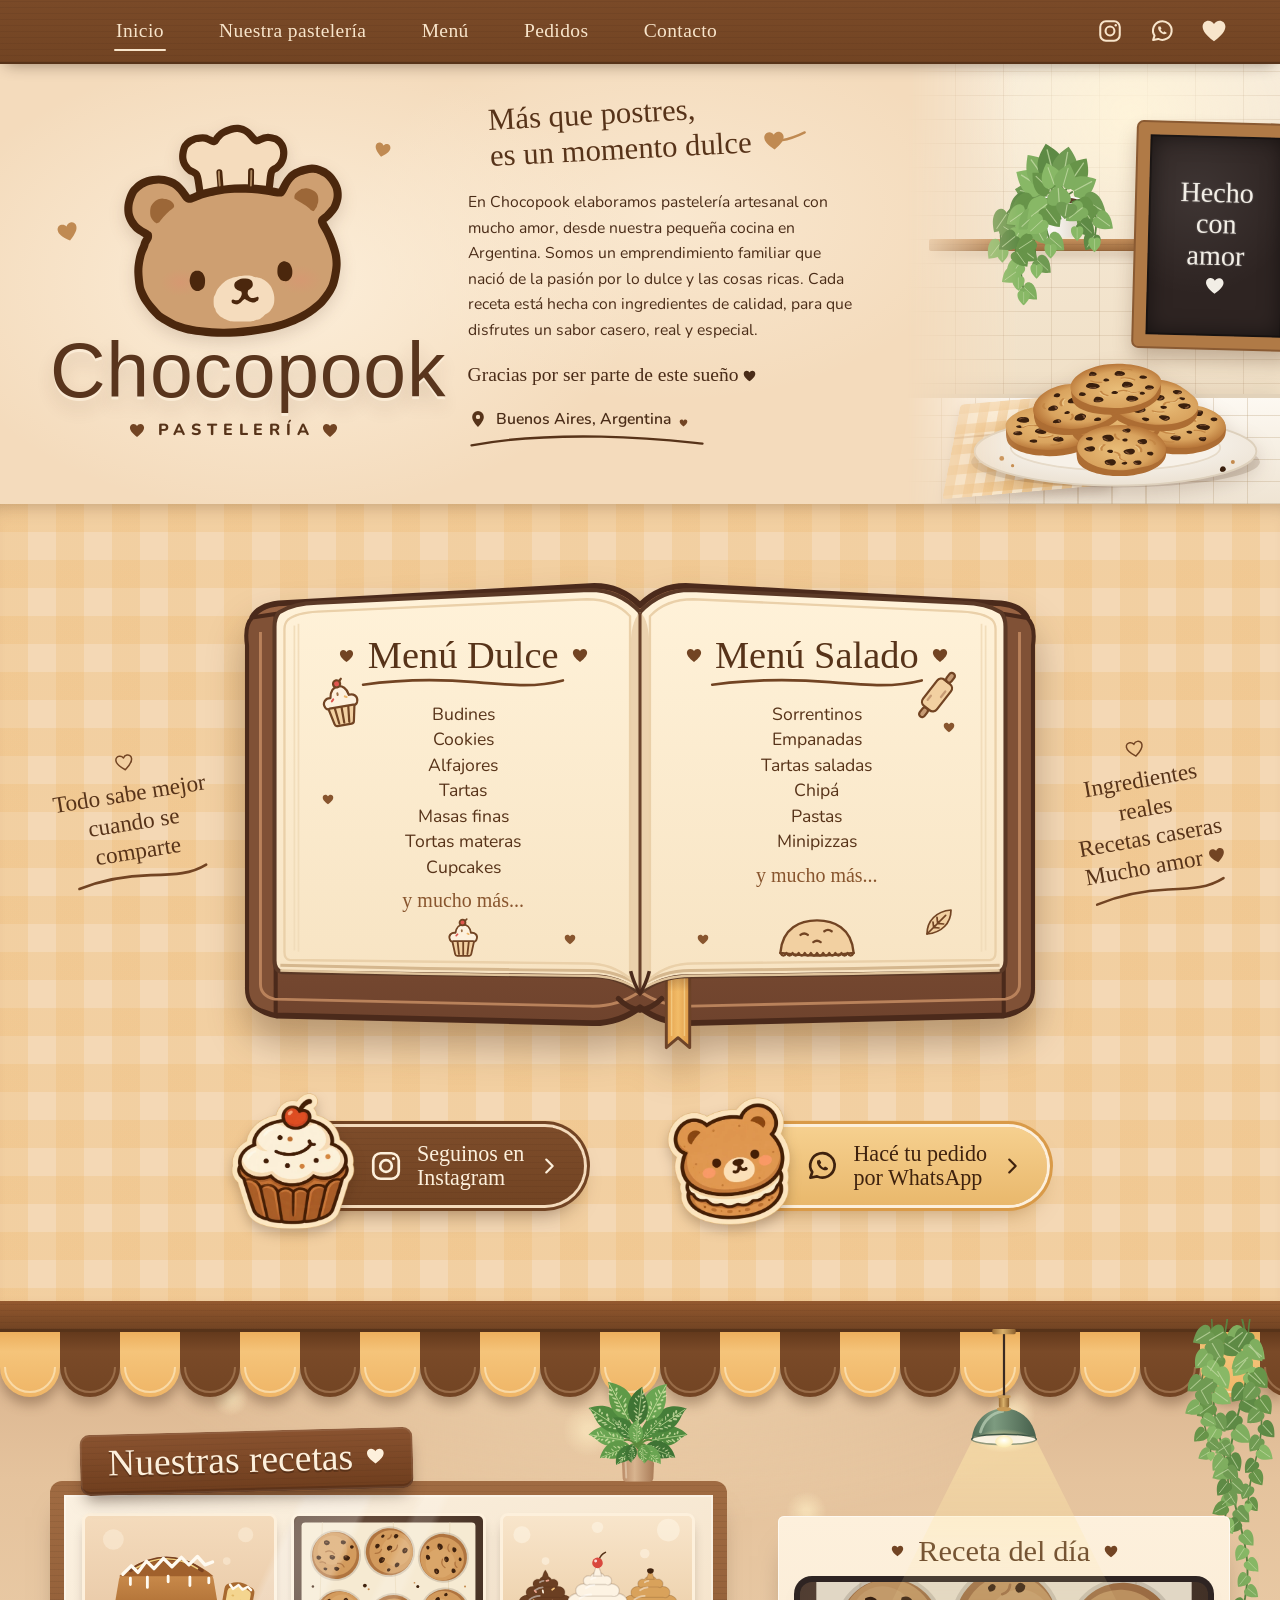
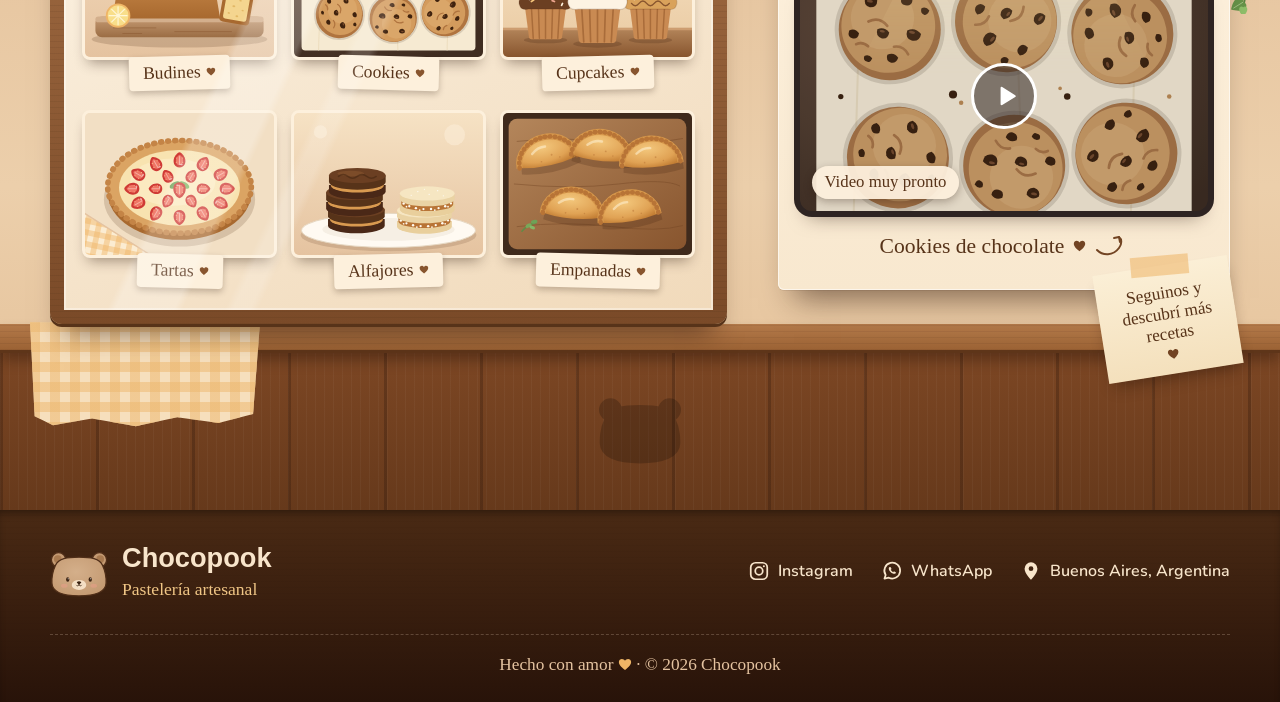
==== index.html @ f02f201f "Menú: los ítems del libro abren el pedido - Cada ítem del libro lleva a Armá tu pedido con ese produ" ====
<!doctype html>
<html lang="es-AR">
<head>
  <meta charset="utf-8">
  <meta name="viewport" content="width=device-width, initial-scale=1">
  <title>Chocopook · Pastelería artesanal</title>
  <meta name="description" content="Chocopook, pastelería artesanal hecha con amor en Buenos Aires, Argentina. Budines, cookies, alfajores, tartas, empanadas y mucho más.">
  <meta name="theme-color" content="#724423">
  <meta property="og:type" content="website">
  <meta property="og:title" content="Chocopook · Pastelería artesanal">
  <meta property="og:description" content="Más que postres, un momento dulce. Pastelería casera desde Buenos Aires.">
  <link rel="icon" href="assets/svg/oso-cabeza.svg" type="image/svg+xml">

  <link rel="preconnect" href="https://fonts.googleapis.com">
  <link rel="preconnect" href="https://fonts.gstatic.com" crossorigin>
  <link rel="stylesheet" href="https://fonts.googleapis.com/css2?family=Chewy&family=Nunito:wght@400;600;700;800&family=Schoolbell&display=swap">

  <link rel="stylesheet" href="css/base.css">
  <link rel="stylesheet" href="css/nav.css">
  <link rel="stylesheet" href="css/portada.css">
  <link rel="stylesheet" href="css/menu.css">
  <link rel="stylesheet" href="css/local.css">
  <link rel="stylesheet" href="css/receta.css">
  <link rel="stylesheet" href="css/pie.css">

  <script src="js/config.js" defer></script>
  <script src="js/main.js" defer></script>
</head>
<body>
  <a class="saltar" href="#contenido">Saltar al contenido</a>

  <header class="barra">
    <nav class="nav contenedor" aria-label="Principal">
      <a class="nav__marca" href="#inicio">
        <img src="assets/svg/oso-cabeza.svg" alt="" width="258" height="205">
        <span>Chocopook</span>
      </a>

      <ul class="nav__enlaces" id="nav-menu">
        <li><a href="#inicio" aria-current="location">Inicio</a></li>
        <li><a href="#nosotros">Nuestra pastelería</a></li>
        <li><a href="#menu">Menú</a></li>
        <li><a href="pedido.html">Pedidos</a></li>
        <li><a href="#contacto">Contacto</a></li>
      </ul>

      <div class="nav__redes">
        <a href="#contacto" data-link="instagram" aria-label="Instagram de Chocopook">
          <svg viewBox="0 0 24 24" fill="none" stroke="currentColor" stroke-width="1.9" aria-hidden="true"><rect x="3" y="3" width="18" height="18" rx="5.2"/><circle cx="12" cy="12" r="4.1"/><circle cx="17.3" cy="6.7" r="1.1" fill="currentColor" stroke="none"/></svg>
        </a>
        <a href="#contacto" data-link="whatsapp" aria-label="Escribinos por WhatsApp">
          <svg viewBox="0 0 24 24" fill="none" stroke="currentColor" stroke-width="1.9" stroke-linejoin="round" aria-hidden="true"><path d="M3.8 20.3l1.3-4A8.6 8.6 0 1 1 8.5 19.3z"/><path d="M9.3 8.1c.3-.6.9-.6 1.2-.2l.8 1.3c.2.4.1.8-.2 1.1l-.5.4c.5 1.1 1.4 2 2.6 2.6l.4-.5c.3-.3.7-.4 1.1-.2l1.3.8c.4.3.4.9-.2 1.2-.9.5-1.9.6-2.8.2-2-.8-3.5-2.4-4.3-4.3-.4-.9-.3-1.9.2-2.8z" fill="currentColor" stroke="none"/></svg>
        </a>
        <a href="#nosotros" aria-label="Nuestra historia">
          <svg viewBox="0 0 24 22" fill="currentColor" aria-hidden="true"><path d="M12 20.5C4 14.5 1.5 10.5 1.5 6.8 1.5 3.6 4 1.5 6.8 1.5c2.2 0 4.1 1.3 5.2 3.1 1.1-1.8 3-3.1 5.2-3.1 2.8 0 5.3 2.1 5.3 5.3 0 3.7-2.5 7.7-10.5 13.7z"/></svg>
        </a>
      </div>

      <button class="nav__boton" type="button" aria-expanded="false" aria-controls="nav-menu" aria-label="Abrir menú">
        <span></span><span></span><span></span>
      </button>
    </nav>
  </header>

  <main id="contenido">

    <!-- ========== 1. Portada ========== -->
    <section class="portada" id="inicio" aria-labelledby="titulo-marca">
      <div class="portada__interior contenedor">
        <div class="portada__marca">
          <span class="corazon portada__corazon portada__corazon--1" aria-hidden="true"></span>
          <span class="corazon portada__corazon portada__corazon--2" aria-hidden="true"></span>
          <img class="portada__logo" src="assets/svg/oso-cocinero.svg" alt="" width="258" height="252">
          <h1 class="marca" id="titulo-marca">
            Chocopook
            <span class="marca__sub">
              <span class="corazon" aria-hidden="true"></span>
              <span class="marca__sub-texto">Pastelería</span>
              <span class="corazon" aria-hidden="true"></span>
            </span>
          </h1>
        </div>

        <div class="portada__texto" id="nosotros">
          <h2 class="titulo-mano">
            Más que postres,<br> es un momento dulce
            <svg class="corazon-cola" viewBox="0 0 46 24" aria-hidden="true"><path d="M12 21C5 16 2 12 2 8.4 2 5.4 4.4 3 7.3 3c2 0 3.7 1.1 4.7 2.8C13 4.1 14.7 3 16.7 3 19.6 3 22 5.4 22 8.4 22 12 19 16 12 21z" fill="currentColor"/><path d="M19 12c9-1 16-3 25-7" fill="none" stroke="currentColor" stroke-width="2.4" stroke-linecap="round"/></svg>
          </h2>
          <p>En Chocopook elaboramos pastelería artesanal con mucho amor, desde nuestra pequeña cocina en Argentina. Somos un emprendimiento familiar que nació de la pasión por lo dulce y las cosas ricas. Cada receta está hecha con ingredientes de calidad, para que disfrutes un sabor casero, real y especial.</p>
          <p class="portada__gracias">Gracias por ser parte de este sueño <span class="corazon" aria-hidden="true"></span></p>
          <p class="portada__ubicacion">
            <svg viewBox="0 0 24 24" fill="currentColor" aria-hidden="true"><path d="M12 2.5a7 7 0 0 0-7 7c0 5.2 7 12 7 12s7-6.8 7-12a7 7 0 0 0-7-7zm0 9.6a2.6 2.6 0 1 1 0-5.2 2.6 2.6 0 0 1 0 5.2z"/></svg>
            Buenos Aires, Argentina
            <span class="corazon" aria-hidden="true"></span>
          </p>
        </div>

        <div class="portada__escena" aria-hidden="true">
          <div class="portada__estante"></div>
          <img class="portada__maceta" src="assets/svg/planta-potus.svg" alt="" width="206" height="232">
          <div class="pizarra"><span>Hecho<br>con<br>amor</span><span class="corazon"></span></div>
          <div class="portada__repasador"></div>
          <img class="portada__plato" src="assets/svg/plato-cookies.svg" alt="" width="340" height="222">
        </div>
      </div>
    </section>

    <!-- ========== 2. Menú: mantel + libro ========== -->
    <section class="mantel" id="menu" aria-labelledby="titulo-menu">
      <h2 class="visualmente-oculto" id="titulo-menu">Nuestro menú</h2>

      <div class="mantel__grilla contenedor">
        <p class="nota nota--izq">
          <span class="corazon-linea" aria-hidden="true"></span>
          Todo sabe mejor cuando se comparte
        </p>

        <div class="libro">
          <div class="libro__pagina libro__pagina--izq">
            <h3 class="libro__titulo">
              <span class="corazon" aria-hidden="true"></span>Menú Dulce<span class="corazon" aria-hidden="true"></span>
            </h3>
            <ul class="libro__lista">
              <li><a href="pedido.html?agregar=budines">Budines</a></li>
              <li><a href="pedido.html?agregar=cookies">Cookies</a></li>
              <li><a href="pedido.html?agregar=alfajores">Alfajores</a></li>
              <li><a href="pedido.html?agregar=tartas">Tartas</a></li>
              <li><a href="pedido.html?agregar=masas-finas">Masas finas</a></li>
              <li><a href="pedido.html?agregar=tortas-materas">Tortas materas</a></li>
              <li><a href="pedido.html?agregar=cupcakes">Cupcakes</a></li>
            </ul>
            <p class="libro__mas">y mucho más...</p>
            <img class="garabato garabato--cupcake-arriba" src="assets/svg/garabato-cupcake.svg" alt="" width="60" height="64">
            <span class="garabato garabato--corazon-1 corazon" aria-hidden="true"></span>
            <span class="garabato garabato--corazon-2 corazon" aria-hidden="true"></span>
            <img class="garabato garabato--cupcake-abajo" src="assets/svg/garabato-cupcake.svg" alt="" width="60" height="64">
          </div>

          <div class="libro__pagina libro__pagina--der">
            <h3 class="libro__titulo">
              <span class="corazon" aria-hidden="true"></span>Menú Salado<span class="corazon" aria-hidden="true"></span>
            </h3>
            <ul class="libro__lista">
              <li><a href="pedido.html?agregar=sorrentinos">Sorrentinos</a></li>
              <li><a href="pedido.html?agregar=empanadas">Empanadas</a></li>
              <li><a href="pedido.html?agregar=tartas-saladas">Tartas saladas</a></li>
              <li><a href="pedido.html?agregar=chipa">Chipá</a></li>
              <li><a href="pedido.html?agregar=pastas">Pastas</a></li>
              <li><a href="pedido.html?agregar=minipizzas">Minipizzas</a></li>
            </ul>
            <p class="libro__mas">y mucho más...</p>
            <img class="garabato garabato--palote" src="assets/svg/garabato-palote.svg" alt="" width="64" height="64">
            <span class="garabato garabato--corazon-3 corazon" aria-hidden="true"></span>
            <span class="garabato garabato--corazon-4 corazon" aria-hidden="true"></span>
            <img class="garabato garabato--hoja" src="assets/svg/garabato-hoja.svg" alt="" width="48" height="48">
            <img class="garabato garabato--empanada" src="assets/svg/garabato-empanada.svg" alt="" width="96" height="52">
          </div>

        </div>

        <p class="nota nota--der">
          <span class="corazon-linea" aria-hidden="true"></span>
          Ingredientes reales<br>
          Recetas caseras<br>
          Mucho amor <span class="corazon" aria-hidden="true"></span>
        </p>
      </div>

      <div class="pedidos contenedor" id="pedidos">
        <a class="boton boton--ig" href="#contacto" data-link="instagram">
          <img class="boton__dibujo" src="assets/img/boton-cupcake.webp" alt="" width="360" height="395">
          <svg class="boton__icono" viewBox="0 0 24 24" fill="none" stroke="currentColor" stroke-width="1.9" aria-hidden="true"><rect x="3" y="3" width="18" height="18" rx="5.2"/><circle cx="12" cy="12" r="4.1"/><circle cx="17.3" cy="6.7" r="1.1" fill="currentColor" stroke="none"/></svg>
          <span>Seguinos en<br>Instagram</span>
          <svg class="boton__flecha" viewBox="0 0 24 24" fill="none" stroke="currentColor" stroke-width="2.4" stroke-linecap="round" stroke-linejoin="round" aria-hidden="true"><path d="M9 5l7 7-7 7"/></svg>
        </a>
        <a class="boton boton--wa" href="pedido.html">
          <img class="boton__dibujo" src="assets/img/boton-osito.webp" alt="" width="360" height="373">
          <svg class="boton__icono" viewBox="0 0 24 24" fill="none" stroke="currentColor" stroke-width="1.9" stroke-linejoin="round" aria-hidden="true"><path d="M3.8 20.3l1.3-4A8.6 8.6 0 1 1 8.5 19.3z"/><path d="M9.3 8.1c.3-.6.9-.6 1.2-.2l.8 1.3c.2.4.1.8-.2 1.1l-.5.4c.5 1.1 1.4 2 2.6 2.6l.4-.5c.3-.3.7-.4 1.1-.2l1.3.8c.4.3.4.9-.2 1.2-.9.5-1.9.6-2.8.2-2-.8-3.5-2.4-4.3-4.3-.4-.9-.3-1.9.2-2.8z" fill="currentColor" stroke="none"/></svg>
          <span>Hacé tu pedido<br>por WhatsApp</span>
          <svg class="boton__flecha" viewBox="0 0 24 24" fill="none" stroke="currentColor" stroke-width="2.4" stroke-linecap="round" stroke-linejoin="round" aria-hidden="true"><path d="M9 5l7 7-7 7"/></svg>
        </a>
      </div>
    </section>

    <!-- ========== 3. Local: toldo + vitrina + mostrador ========== -->
    <section class="local" id="recetas" aria-labelledby="titulo-recetas">
      <div class="toldo" aria-hidden="true"></div>

      <!-- Decoración de las paredes (solo se ven en pantallas anchas, en los márgenes) -->
      <img class="local__colgante" src="assets/svg/planta-colgante.svg" alt="" width="130" height="400" aria-hidden="true">
      <img class="local__estantes" src="assets/svg/estante-frascos.svg" alt="" width="170" height="390" aria-hidden="true">
      <div class="local__repisa" aria-hidden="true">
        <img src="assets/svg/planta-monstera.svg" alt="" width="220" height="236">
      </div>

      <div class="local__interior contenedor">
        <div class="lampara" aria-hidden="true">
          <img src="assets/svg/lampara.svg" alt="" width="120" height="170">
        </div>

        <div class="galeria">
          <h2 class="cartel" id="titulo-recetas">Nuestras recetas<span class="corazon" aria-hidden="true"></span></h2>
          <div class="vitrina">
            <img class="vitrina__planta" src="assets/svg/planta-difenbaquia.svg" alt="" width="160" height="166" aria-hidden="true">
            <ul class="vitrina__grilla">
              <li>
                <figure>
                  <button class="foto" type="button"><img src="assets/img/galeria/budines.svg" alt="Budín de limón glaseado" width="400" height="300" loading="lazy"></button>
                  <figcaption class="etiqueta">Budines<span class="corazon" aria-hidden="true"></span></figcaption>
                </figure>
              </li>
              <li>
                <figure>
                  <button class="foto" type="button"><img src="assets/img/galeria/cookies.svg" alt="Cookies con chips de chocolate" width="400" height="300" loading="lazy"></button>
                  <figcaption class="etiqueta">Cookies<span class="corazon" aria-hidden="true"></span></figcaption>
                </figure>
              </li>
              <li>
                <figure>
                  <button class="foto" type="button"><img src="assets/img/galeria/cupcakes.svg" alt="Cupcakes de chocolate, vainilla y dulce de leche" width="400" height="300" loading="lazy"></button>
                  <figcaption class="etiqueta">Cupcakes<span class="corazon" aria-hidden="true"></span></figcaption>
                </figure>
              </li>
              <li>
                <figure>
                  <button class="foto" type="button"><img src="assets/img/galeria/tartas.svg" alt="Tarta de frutillas con crema pastelera" width="400" height="300" loading="lazy"></button>
                  <figcaption class="etiqueta">Tartas<span class="corazon" aria-hidden="true"></span></figcaption>
                </figure>
              </li>
              <li>
                <figure>
                  <button class="foto" type="button"><img src="assets/img/galeria/alfajores.svg" alt="Alfajores de chocolate y de maicena" width="400" height="300" loading="lazy"></button>
                  <figcaption class="etiqueta">Alfajores<span class="corazon" aria-hidden="true"></span></figcaption>
                </figure>
              </li>
              <li>
                <figure>
                  <button class="foto" type="button"><img src="assets/img/galeria/empanadas.svg" alt="Empanadas al horno" width="400" height="300" loading="lazy"></button>
                  <figcaption class="etiqueta">Empanadas<span class="corazon" aria-hidden="true"></span></figcaption>
                </figure>
              </li>
            </ul>
          </div>
        </div>

        <!-- ========== 4. Receta del día ========== -->
        <article class="receta-dia" id="receta-del-dia" aria-labelledby="titulo-receta-dia">
          <h2 class="receta-dia__titulo" id="titulo-receta-dia">
            <span class="corazon" aria-hidden="true"></span>Receta del día<span class="corazon" aria-hidden="true"></span>
          </h2>

          <!-- El video se configura en js/config.js (recetaDelDia.youtube) -->
          <div class="video" data-video>
            <button class="video__portada" type="button" disabled aria-label="Video de la receta del día: muy pronto">
              <img src="assets/img/galeria/cookies.svg" alt="" width="400" height="300" loading="lazy">
              <span class="video__play" aria-hidden="true">
                <svg viewBox="0 0 24 24" fill="currentColor"><path d="M7 4.5v15a1 1 0 0 0 1.5.9l12-7.5a1 1 0 0 0 0-1.7l-12-7.5A1 1 0 0 0 7 4.5z"/></svg>
              </span>
            </button>
            <span class="video__aviso">Video muy pronto</span>
          </div>

          <p class="receta-dia__nombre">
            <span data-receta-titulo>Cookies de chocolate</span>
            <span class="corazon" aria-hidden="true"></span>
            <svg class="receta-dia__flecha" viewBox="0 0 34 24" fill="none" stroke="currentColor" stroke-width="2" stroke-linecap="round" stroke-linejoin="round" aria-hidden="true"><path d="M2 16c6 6 16 6 22-2 3-4 3-9 0-11"/><path d="M19 4l5-1 1 5"/></svg>
          </p>

          <a class="postit" href="#contacto" data-link="instagram">
            Seguinos y descubrí más recetas
            <span class="corazon" aria-hidden="true"></span>
          </a>
        </article>
      </div>

      <div class="mostrador" aria-hidden="true">
        <img class="florero" src="assets/svg/florero.svg" alt="" width="130" height="190">
        <div class="mostrador__tapa"></div>
        <div class="mostrador__mantel"></div>
        <div class="mostrador__frente">
          <img class="mostrador__oso" src="assets/svg/oso-cabeza.svg" alt="" width="258" height="205">
        </div>
      </div>
    </section>

  </main>

  <footer class="pie" id="contacto">
    <div class="pie__interior contenedor">
      <a class="pie__marca" href="#inicio">
        <img src="assets/svg/oso-cabeza.svg" alt="" width="258" height="205">
        <span>
          <span class="pie__nombre">Chocopook</span>
          <span class="pie__lema">Pastelería artesanal</span>
        </span>
      </a>

      <ul class="pie__contacto">
        <li>
          <a href="#contacto" data-link="instagram">
            <svg viewBox="0 0 24 24" fill="none" stroke="currentColor" stroke-width="1.9" aria-hidden="true"><rect x="3" y="3" width="18" height="18" rx="5.2"/><circle cx="12" cy="12" r="4.1"/><circle cx="17.3" cy="6.7" r="1.1" fill="currentColor" stroke="none"/></svg>
            Instagram
          </a>
        </li>
        <li>
          <a href="#contacto" data-link="whatsapp">
            <svg viewBox="0 0 24 24" fill="none" stroke="currentColor" stroke-width="1.9" stroke-linejoin="round" aria-hidden="true"><path d="M3.8 20.3l1.3-4A8.6 8.6 0 1 1 8.5 19.3z"/><path d="M9.3 8.1c.3-.6.9-.6 1.2-.2l.8 1.3c.2.4.1.8-.2 1.1l-.5.4c.5 1.1 1.4 2 2.6 2.6l.4-.5c.3-.3.7-.4 1.1-.2l1.3.8c.4.3.4.9-.2 1.2-.9.5-1.9.6-2.8.2-2-.8-3.5-2.4-4.3-4.3-.4-.9-.3-1.9.2-2.8z" fill="currentColor" stroke="none"/></svg>
            WhatsApp
          </a>
        </li>
        <li>
          <span>
            <svg viewBox="0 0 24 24" fill="currentColor" aria-hidden="true"><path d="M12 2.5a7 7 0 0 0-7 7c0 5.2 7 12 7 12s7-6.8 7-12a7 7 0 0 0-7-7zm0 9.6a2.6 2.6 0 1 1 0-5.2 2.6 2.6 0 0 1 0 5.2z"/></svg>
            Buenos Aires, Argentina
          </span>
        </li>
      </ul>

      <p class="pie__firma">
        Hecho con amor <span class="corazon" aria-hidden="true"></span> · © <span data-anio>2026</span> Chocopook
      </p>
    </div>
  </footer>

  <dialog class="visor" aria-label="Foto ampliada">
    <button class="visor__cerrar" type="button" aria-label="Cerrar">&times;</button>
    <img alt="">
    <p class="visor__pie"></p>
  </dialog>
</body>
</html>
---- css/base.css ----
/* =========================================================
   Chocopook · Base
   Tokens de la paleta (sacada de docs/diseno-referencia.jpg),
   reset y utilidades compartidas.
   ========================================================= */

:root {
  /* Cacao: marrones */
  --cacao-950: #281309;
  --cacao-900: #3f220e;
  --cacao-800: #573319;
  --cacao-700: #724423;
  --cacao-600: #88552e;
  --cacao-500: #9b6d44;
  --cacao-400: #b4865b;
  --cacao-300: #c69b74;
  --cacao-200: #d3af8c;

  /* Crema: papeles y fondos */
  --crema-50: #fdf0dc;
  --crema-100: #f8e5cb;
  --crema-200: #f4dbbc;
  --crema-300: #f2d6b3;
  --crema-400: #e5c3a0;

  /* Miel: amarillos */
  --miel-200: #f2d0a1;
  --miel-300: #f0c686;
  --miel-400: #f5c47a;
  --miel-500: #efb566;
  --miel-600: #d99a48;

  --pizarra: #2e2422;

  /* Tipografías */
  --f-logo: "Chewy", "Trebuchet MS", sans-serif;
  --f-mano: "Schoolbell", "Segoe Print", "Comic Sans MS", cursive;
  --f-texto: "Nunito", "Segoe UI", system-ui, sans-serif;

  /* Medidas */
  --ancho: 1180px;
  --alto-barra: 62px;
  --sombra-suave: 0 10px 24px -10px rgba(63, 34, 14, 0.35);

  /* Madera reutilizable */
  --veta: repeating-linear-gradient(
    0deg,
    rgba(40, 19, 9, 0.07) 0 1px,
    transparent 1px 6px
  );

  /* Corazón para máscaras (toma el color del texto) */
  --corazon: url("data:image/svg+xml,%3Csvg xmlns='http://www.w3.org/2000/svg' viewBox='0 0 24 22'%3E%3Cpath d='M12 20.5C4 14.5 1.5 10.5 1.5 6.8 1.5 3.6 4 1.5 6.8 1.5c2.2 0 4.1 1.3 5.2 3.1 1.1-1.8 3-3.1 5.2-3.1 2.8 0 5.3 2.1 5.3 5.3 0 3.7-2.5 7.7-10.5 13.7z'/%3E%3C/svg%3E");
  --corazon-linea: url("data:image/svg+xml,%3Csvg xmlns='http://www.w3.org/2000/svg' viewBox='-1 -1 26 24'%3E%3Cpath d='M12 20.5C4 14.5 1.5 10.5 1.5 6.8 1.5 3.6 4 1.5 6.8 1.5c2.2 0 4.1 1.3 5.2 3.1 1.1-1.8 3-3.1 5.2-3.1 2.8 0 5.3 2.1 5.3 5.3 0 3.7-2.5 7.7-10.5 13.7z' fill='none' stroke='%23000' stroke-width='2' stroke-linejoin='round'/%3E%3C/svg%3E");
}

/* ---------- Reset ---------- */

*,
*::before,
*::after {
  box-sizing: border-box;
}

html {
  scroll-padding-top: calc(var(--alto-barra) + 14px);
  -webkit-text-size-adjust: 100%;
}

@media (prefers-reduced-motion: no-preference) {
  html {
    scroll-behavior: smooth;
  }
}

body {
  margin: 0;
  overflow-x: clip;
  font-family: var(--f-texto);
  font-size: 1rem;
  line-height: 1.65;
  color: var(--cacao-900);
  background: var(--crema-200);
  -webkit-font-smoothing: antialiased;
}

img,
svg {
  display: block;
  max-width: 100%;
}

img {
  height: auto;
}

a {
  color: inherit;
}

button {
  font: inherit;
  color: inherit;
}

h1,
h2,
h3 {
  line-height: 1.15;
}

:focus-visible {
  outline: 3px dashed var(--miel-600);
  outline-offset: 3px;
  border-radius: 6px;
}

/* ---------- Utilidades ---------- */

.contenedor {
  width: min(100% - 32px, var(--ancho));
  margin-inline: auto;
}

.visualmente-oculto {
  position: absolute !important;
  width: 1px;
  height: 1px;
  padding: 0;
  margin: -1px;
  overflow: hidden;
  clip: rect(0 0 0 0);
  white-space: nowrap;
  border: 0;
}

.saltar {
  position: absolute;
  top: -100px;
  left: 16px;
  z-index: 100;
  padding: 8px 16px;
  border-radius: 0 0 10px 10px;
  background: var(--miel-500);
  color: var(--cacao-900);
  font-weight: 700;
  text-decoration: none;
}

.saltar:focus {
  top: 0;
}

.corazon,
.corazon-linea {
  display: inline-block;
  flex: none;
  width: 0.82em;
  height: 0.75em;
  vertical-align: -0.04em;
  background-color: currentColor;
  -webkit-mask: var(--corazon) center / contain no-repeat;
  mask: var(--corazon) center / contain no-repeat;
}

.corazon-linea {
  -webkit-mask-image: var(--corazon-linea);
  mask-image: var(--corazon-linea);
}

/* Links que todavía no tienen destino cargado en js/config.js */
[data-pendiente] {
  cursor: help;
}

@media (prefers-reduced-motion: reduce) {
  *,
  *::before,
  *::after {
    transition-duration: 0.01ms !important;
    animation-duration: 0.01ms !important;
    animation-iteration-count: 1 !important;
  }
}
---- css/nav.css ----
/* =========================================================
   Chocopook · Barra de navegación
   ========================================================= */

.barra {
  position: sticky;
  top: 0;
  z-index: 50;
  background: var(--veta), linear-gradient(180deg, #7a4a28, var(--cacao-700));
  box-shadow:
    0 2px 0 var(--cacao-800),
    0 8px 16px -6px rgba(40, 19, 9, 0.45);
}

.nav {
  position: relative;
  display: flex;
  align-items: center;
  gap: 24px;
  height: var(--alto-barra);
}

/* Marca: solo se muestra en celular (en escritorio el logo está en la portada) */
.nav__marca {
  display: none;
  align-items: center;
  gap: 10px;
  font-family: var(--f-logo);
  font-weight: 700;
  font-size: 1.45rem;
  color: var(--crema-50);
  text-decoration: none;
}

.nav__marca img {
  width: 36px;
}

/* páginas sin portada (pedido.html): la marca se ve también en escritorio */
.nav--con-marca .nav__marca {
  display: flex;
}

@media (min-width: 861px) {
  .nav--con-marca .nav__enlaces {
    margin-left: clamp(16px, 4vw, 48px);
  }
}

/* en anchos medianos, con la marca no entra todo: queda solo el osito */
@media (min-width: 861px) and (max-width: 1080px) {
  .nav--con-marca .nav__marca span {
    display: none;
  }

  .nav--con-marca .nav__enlaces {
    gap: clamp(16px, 2.6vw, 30px);
  }
}

.nav__enlaces {
  display: flex;
  gap: clamp(20px, 4vw, 54px);
  margin: 0 0 0 clamp(0px, 5vw, 64px);
  padding: 0;
  list-style: none;
}

.nav__enlaces a {
  position: relative;
  display: block;
  padding: 6px 2px;
  font-family: var(--f-mano);
  font-size: 1.22rem;
  letter-spacing: 0.02em;
  white-space: nowrap;
  color: var(--crema-100);
  text-decoration: none;
  transition: color 0.2s;
}

.nav__enlaces a::after {
  content: "";
  position: absolute;
  left: 0;
  right: 0;
  bottom: 2px;
  height: 2px;
  border-radius: 2px;
  background: currentColor;
  transform: scaleX(0);
  transition: transform 0.25s ease;
}

.nav__enlaces a:hover {
  color: var(--miel-300);
}

.nav__enlaces a:hover::after,
.nav__enlaces a[aria-current]::after {
  transform: scaleX(1);
}

.nav__redes {
  display: flex;
  gap: 20px;
  margin-left: auto;
}

.nav__redes a {
  display: grid;
  place-items: center;
  width: 32px;
  height: 32px;
  color: var(--crema-100);
  transition: color 0.2s, transform 0.2s;
}

.nav__redes a:hover {
  color: var(--miel-300);
  transform: translateY(-2px);
}

.nav__redes svg {
  width: 26px;
  height: 26px;
}

.nav__boton {
  display: none;
  order: 4;
  width: 44px;
  height: 44px;
  padding: 0 9px;
  border: 0;
  border-radius: 10px;
  background: transparent;
  cursor: pointer;
}

.nav__boton span {
  display: block;
  flex: none;
  height: 3px;
  margin: 4px 0;
  border-radius: 3px;
  background: var(--crema-100);
  transition: transform 0.25s, opacity 0.25s;
}

.nav__boton[aria-expanded="true"] span:nth-child(1) {
  transform: translateY(7px) rotate(45deg);
}

.nav__boton[aria-expanded="true"] span:nth-child(2) {
  opacity: 0;
}

.nav__boton[aria-expanded="true"] span:nth-child(3) {
  transform: translateY(-7px) rotate(-45deg);
}

@media (max-width: 860px) {
  .nav {
    gap: 12px;
  }

  .nav__marca,
  .nav__boton {
    display: flex;
  }

  .nav__boton {
    flex-direction: column;
    justify-content: center;
  }

  .nav__redes {
    gap: 8px;
  }

  .nav__enlaces {
    position: absolute;
    top: 100%;
    left: -16px;
    right: -16px;
    display: none;
    flex-direction: column;
    gap: 0;
    margin: 0;
    padding: 6px 24px 18px;
    background: var(--cacao-700);
    box-shadow: 0 14px 20px -8px rgba(40, 19, 9, 0.5);
  }

  .nav__enlaces.esta-abierto {
    display: flex;
  }

  .nav__enlaces a {
    padding: 10px 2px;
    font-size: 1.35rem;
    border-bottom: 1px dashed rgba(248, 229, 203, 0.2);
  }

  .nav__enlaces a::after {
    display: none;
  }

  .nav__enlaces a[aria-current] {
    color: var(--miel-300);
  }
}

@media (max-width: 380px) {
  .nav__marca span {
    display: none;
  }
}
---- css/portada.css ----
/* =========================================================
   Chocopook · Portada (sección 1)
   Logo + mensaje de bienvenida + escena de cocina.
   ========================================================= */

.portada {
  background:
    radial-gradient(ellipse 40% 75% at 22% 50%, rgba(253, 240, 220, 0.95), transparent 70%),
    radial-gradient(ellipse 35% 60% at 52% 35%, rgba(253, 240, 220, 0.6), transparent 70%),
    var(--crema-200);
}

/* marca | texto | escena (la escena se estira hasta el borde derecho de la pantalla) */
.portada__interior {
  display: grid;
  grid-template-columns: 34fr 36fr 30fr;
  column-gap: clamp(28px, 4vw, 52px);
  min-height: 440px;
}

/* ---------- Marca ---------- */

.portada__marca {
  position: relative;
  align-self: center;
  padding: 30px 0 34px;
  text-align: center;
  container-type: inline-size;
}

.portada__logo {
  width: min(225px, 60cqi);
  margin: 0 auto -4px;
  filter: drop-shadow(0 6px 8px rgba(79, 46, 24, 0.16));
}

.marca {
  margin: 0;
  font-family: var(--f-logo);
  font-weight: 400;
  font-size: clamp(2.8rem, 21cqi, 5.4rem);
  line-height: 0.95;
  letter-spacing: 0.01em;
  color: #59351d;
  text-shadow:
    0 3px 0 rgba(253, 240, 220, 0.75),
    0 10px 18px rgba(79, 46, 24, 0.16);
}

.marca__sub {
  display: flex;
  align-items: center;
  justify-content: center;
  gap: 0.8em;
  margin-top: 1rem;
  font-family: var(--f-texto);
  font-weight: 800;
  font-size: clamp(0.8rem, 4.4cqi, 1.05rem);
  letter-spacing: 0.36em;
  text-transform: uppercase;
  text-shadow: none;
  color: var(--cacao-800);
}

.marca__sub .corazon {
  font-size: 1.2em;
  letter-spacing: 0;
  color: var(--cacao-700);
}

/* compensa el espacio que deja el letter-spacing después de la última letra */
.marca__sub-texto {
  margin-right: -0.36em;
}

.portada__corazon {
  position: absolute;
  color: #c08a52;
}

.portada__corazon--1 {
  top: 34%;
  left: 2%;
  font-size: 1.7rem;
  transform: rotate(-14deg);
}

.portada__corazon--2 {
  top: 13%;
  right: 7%;
  font-size: 1.3rem;
  transform: rotate(12deg);
}

/* ---------- Texto ---------- */

.portada__texto {
  position: relative;
  z-index: 2;
  align-self: center;
  justify-self: center;
  max-width: 410px;
  padding: 40px 0;
  font-size: 0.98rem;
  line-height: 1.62;
  color: #4a2c18;
}

.titulo-mano {
  margin: 0 0 1rem 0.7em;
  font-family: var(--f-mano);
  font-weight: 400;
  font-size: clamp(1.7rem, 2.4vw, 2.05rem);
  line-height: 1.18;
  color: var(--cacao-800);
  transform: rotate(-3deg);
  transform-origin: left center;
}

.corazon-cola {
  display: inline-block;
  width: 1.45em;
  height: 0.76em;
  margin-left: 0.1em;
  vertical-align: -0.02em;
  color: #c08a52;
}

.portada__texto p {
  margin: 0 0 1rem;
}

.portada__gracias {
  font-family: var(--f-mano);
  font-size: 1.22rem;
}

.portada__gracias .corazon {
  font-size: 0.8em;
}

.portada__ubicacion {
  display: inline-flex;
  align-items: center;
  gap: 0.5rem;
  padding: 0 18px 16px 0;
  font-weight: 600;
  background: url("../assets/svg/arco.svg") left bottom / 100% 14px no-repeat;
}

.portada__ubicacion svg {
  width: 20px;
  height: 20px;
  color: var(--cacao-800);
}

.portada__ubicacion .corazon {
  font-size: 0.7rem;
  color: var(--cacao-700);
  transform: translateY(4px);
}

/* ---------- Escena de cocina ---------- */

.portada__escena {
  position: relative;
  overflow: hidden;
  /* se estira hasta el borde derecho de la ventana */
  margin-right: calc(-1 * max(16px, (100vw - var(--ancho)) / 2));
  background:
    radial-gradient(ellipse 60% 45% at 60% 12%, rgba(255, 244, 218, 0.95), transparent 75%),
    repeating-linear-gradient(0deg, rgba(170, 140, 105, 0.2) 0 1.5px, transparent 1.5px 24px),
    repeating-linear-gradient(90deg, rgba(170, 140, 105, 0.2) 0 1.5px, transparent 1.5px 48px),
    linear-gradient(180deg, #f7ecdb, #eedcc0);
  -webkit-mask-image: linear-gradient(90deg, transparent 0, #000 30%);
  mask-image: linear-gradient(90deg, transparent 0, #000 30%);
}

/* mesada de azulejos */
.portada__escena::before {
  content: "";
  position: absolute;
  left: 0;
  right: 0;
  bottom: 0;
  height: 24%;
  background:
    repeating-linear-gradient(0deg, rgba(190, 165, 130, 0.35) 0 1.5px, transparent 1.5px 22px),
    repeating-linear-gradient(90deg, rgba(190, 165, 130, 0.35) 0 1.5px, transparent 1.5px 34px),
    linear-gradient(180deg, #fdf9f2, #efe4d3);
  box-shadow: 0 -4px 0 #e2d2ba, 0 -10px 18px rgba(79, 46, 24, 0.08);
}

.portada__estante {
  position: absolute;
  top: 40%;
  left: 6%;
  width: 60%;
  height: 12px;
  border-radius: 2px;
  background: var(--veta), linear-gradient(180deg, #c48f5c, #9b6a3e);
  box-shadow: 0 8px 10px -4px rgba(79, 46, 24, 0.35);
}

.portada__maceta {
  position: absolute;
  top: 40%;
  left: 18%;
  width: clamp(130px, 13vw, 190px);
  /* la base de la maceta está al 55% del alto del dibujo; las guías cuelgan por delante del estante */
  transform: translateY(-55%);
}

.pizarra {
  position: absolute;
  top: 14%;
  right: -16px;
  z-index: 1;
  display: grid;
  place-content: center;
  justify-items: center;
  width: clamp(124px, 12.5vw, 176px);
  aspect-ratio: 3 / 4.2;
  font-family: var(--f-mano);
  font-size: clamp(1.45rem, 2.2vw, 2.1rem);
  line-height: 1.12;
  text-align: center;
  color: #f2eee6;
  text-shadow: 0 0 2px rgba(255, 255, 255, 0.35);
  background:
    radial-gradient(circle at 35% 30%, rgba(255, 255, 255, 0.08), transparent 60%),
    var(--pizarra);
  border: 12px solid #b07a46;
  border-radius: 5px;
  box-shadow:
    inset 0 0 0 2px rgba(0, 0, 0, 0.3),
    inset 0 0 22px rgba(0, 0, 0, 0.55),
    0 0 0 2px #8a5a32,
    0 12px 20px rgba(79, 46, 24, 0.3);
  transform: rotate(1.5deg);
}

.pizarra .corazon {
  margin-top: 6px;
  font-size: 0.85em;
}

/* repasador cuadrillé doblado */
.portada__repasador {
  position: absolute;
  left: 12%;
  bottom: 3%;
  z-index: 1;
  width: 46%;
  height: 21%;
  border-radius: 4px;
  background:
    linear-gradient(180deg, rgba(255, 255, 255, 0.35), transparent 35%),
    linear-gradient(90deg, rgba(236, 182, 108, 0.55) 50%, transparent 0) 0 0 / 20px 20px,
    linear-gradient(rgba(236, 182, 108, 0.55) 50%, transparent 0) 0 0 / 20px 20px,
    #fbecd2;
  box-shadow: 0 6px 10px rgba(79, 46, 24, 0.2);
  transform: rotate(-5deg) skewX(-16deg);
}

/* pliegue */
.portada__repasador::after {
  content: "";
  position: absolute;
  inset: 34% 0 auto;
  height: 2px;
  background: rgba(176, 122, 70, 0.35);
}

.portada__plato {
  position: absolute;
  right: 3%;
  bottom: 3%;
  z-index: 2;
  width: clamp(230px, 24vw, 340px);
  filter: drop-shadow(0 8px 10px rgba(79, 46, 24, 0.2));
}

/* ---------- Responsive ---------- */

@media (max-width: 960px) {
  .portada__interior {
    grid-template-columns: minmax(0, 1fr);
    min-height: 0;
    text-align: center;
  }

  .portada__marca {
    width: min(100%, 380px);
    justify-self: center;
    padding: 28px 0 4px;
  }

  .portada__texto {
    max-width: 560px;
    padding: 16px 4px 26px;
  }

  .titulo-mano {
    margin-left: 0;
    transform: rotate(-2deg);
    transform-origin: center;
  }

  .portada__escena {
    height: 260px;
    margin-inline: -16px;
    -webkit-mask-image: linear-gradient(180deg, transparent 0, #000 28%);
    mask-image: linear-gradient(180deg, transparent 0, #000 28%);
  }

  .portada__estante,
  .portada__maceta {
    display: none;
  }

  .pizarra {
    top: 18%;
    right: auto;
    left: max(16px, 50% - 230px);
    width: 122px;
  }

  .portada__repasador {
    left: 26%;
    width: 52%;
  }

  .portada__plato {
    right: max(14px, 50% - 240px);
    width: 250px;
  }
}
---- css/menu.css ----
/* =========================================================
   Chocopook · Menú (sección 2)
   Mantel cuadrillé + libro abierto + botones de pedido.
   ========================================================= */

.mantel {
  position: relative;
  padding: clamp(48px, 7vw, 76px) 0 clamp(60px, 8vw, 96px);
  background-color: #f4d8b5;
  background-image:
    linear-gradient(90deg, rgba(236, 182, 108, 0.27) 50%, transparent 0),
    linear-gradient(rgba(236, 182, 108, 0.27) 50%, transparent 0);
  background-size: 56px 56px;
  box-shadow: inset 0 16px 18px -14px rgba(87, 51, 25, 0.3);
}

.mantel__grilla {
  display: grid;
  grid-template-columns: minmax(0, 1fr) minmax(0, 800px) minmax(0, 1fr);
  align-items: center;
  gap: 24px;
}

/* ---------- Notas escritas a mano a los costados ---------- */

.nota {
  justify-self: center;
  max-width: 180px;
  margin: 0;
  padding-bottom: 18px;
  font-family: var(--f-mano);
  font-size: 1.45rem;
  line-height: 1.25;
  text-align: center;
  color: var(--cacao-800);
  background: url("../assets/svg/subrayado.svg") center bottom / 80% 12px no-repeat;
}

.nota .corazon-linea {
  display: block;
  margin: 0 auto 8px;
  font-size: 1.6rem;
  color: var(--cacao-700);
}

.nota .corazon {
  font-size: 0.9em;
  color: var(--cacao-700);
}

.nota--izq {
  transform: rotate(-9deg);
}

.nota--der {
  transform: rotate(-10deg);
}

/* ---------- Libro ---------- */

/* El libro es el dibujo assets/svg/libro-recetario.svg (viewBox 1368 × 816).
   Las páginas de texto se ubican encima en porcentajes de ese dibujo, y las
   medidas internas van en cqi (1% del ancho del libro) para escalar con él. */
.libro {
  position: relative;
  width: 100%;
  aspect-ratio: 1368 / 816;
  background: url("../assets/svg/libro-recetario.svg") center / 100% 100% no-repeat;
  filter: drop-shadow(0 22px 18px rgba(63, 34, 14, 0.32));
  container-type: inline-size;
}

.libro__pagina {
  position: absolute;
  top: 7.4%;
  width: 39.4%;
  height: 72%;
  padding-top: 2.4cqi;
  text-align: center;
}

.libro__pagina--izq {
  left: 8.2%;
}

.libro__pagina--der {
  left: 52.4%;
}

.libro__titulo {
  display: inline-flex;
  align-items: center;
  gap: 0.35em;
  margin: 0 0 1.6cqi;
  padding: 0 0.2em 1.5cqi;
  font-family: var(--f-mano);
  font-weight: 400;
  font-size: clamp(1.5rem, 4.8cqi, 2.6rem);
  line-height: 1.1;
  color: var(--cacao-800);
  background: url("../assets/svg/subrayado.svg") center bottom / 78% 1.5cqi no-repeat;
}

.libro__titulo .corazon {
  font-size: 0.5em;
  color: var(--cacao-700);
}

.libro__lista {
  display: grid;
  margin: 0;
  padding: 0;
  list-style: none;
  font-size: clamp(0.8rem, 2.2cqi, 1.1rem);
  line-height: 1.45;
}

.libro__lista a {
  display: inline-block;
  padding: 0 1.4cqi;
  border-radius: 10px;
  color: var(--cacao-800);
  text-decoration: none;
  transition: background-color 0.2s, color 0.2s, transform 0.2s;
}

.libro__lista a:hover,
.libro__lista a:focus-visible {
  background: rgba(239, 181, 102, 0.32);
  color: var(--cacao-950);
  transform: translateX(3px);
}

.libro__mas {
  margin: 0.5cqi 0 0;
  font-family: var(--f-mano);
  font-size: clamp(0.95rem, 2.5cqi, 1.3rem);
  color: var(--cacao-600);
}

/* garabatos decorativos (posiciones en % de la página) */
.garabato {
  position: absolute;
  pointer-events: none;
}

.garabato--cupcake-arriba {
  top: 17%;
  left: 3%;
  width: 6.4cqi;
  transform: rotate(-10deg);
}

.garabato--cupcake-abajo {
  bottom: 0;
  left: 50%;
  width: 5.2cqi;
  transform: translateX(-50%);
}

.garabato--palote {
  top: 15%;
  right: 3%;
  width: 7cqi;
}

.garabato--hoja {
  bottom: 6%;
  right: 6%;
  width: 4cqi;
}

.garabato--empanada {
  bottom: -1%;
  left: 50%;
  width: 11cqi;
  transform: translateX(-50%);
}

.libro .garabato.corazon {
  font-size: 1.9cqi;
  color: var(--cacao-600);
}

.garabato--corazon-1 {
  top: 52%;
  left: 5%;
}

.garabato--corazon-2 {
  bottom: 4%;
  right: 14%;
}

.garabato--corazon-3 {
  top: 31%;
  right: 6%;
}

.garabato--corazon-4 {
  bottom: 4%;
  left: 12%;
}

/* ---------- Botones de pedido ---------- */

.pedidos {
  display: flex;
  flex-wrap: wrap;
  justify-content: center;
  gap: 36px clamp(48px, 9vw, 120px);
  margin-top: 70px;
  padding-left: 30px;
}

.boton {
  position: relative;
  display: flex;
  align-items: center;
  gap: 14px;
  min-width: 300px;
  min-height: 78px;
  padding: 10px 24px 10px 106px;
  border-radius: 999px;
  font-family: var(--f-mano);
  font-size: 1.38rem;
  line-height: 1.08;
  text-decoration: none;
  transition: transform 0.2s ease, box-shadow 0.2s ease;
}

.boton--ig {
  color: var(--crema-50);
  background: var(--veta), linear-gradient(180deg, #7d4c2a, var(--cacao-700));
  box-shadow:
    0 0 0 3px var(--crema-200),
    0 0 0 6px var(--cacao-700),
    0 14px 22px -8px rgba(63, 34, 14, 0.55);
}

.boton--wa {
  color: var(--cacao-900);
  background: linear-gradient(180deg, #f6d08f, #e9b86c);
  box-shadow:
    0 0 0 3px var(--crema-50),
    0 0 0 6px var(--miel-600),
    0 14px 22px -8px rgba(140, 90, 30, 0.5);
}

.boton:hover {
  transform: translateY(-3px);
}

.boton__dibujo {
  position: absolute;
  left: -32px;
  top: 50%;
  width: 124px;
  transform: translateY(-54%);
  filter: drop-shadow(0 6px 6px rgba(63, 34, 14, 0.25));
  transition: transform 0.25s ease;
}

.boton:hover .boton__dibujo {
  transform: translateY(-56%) rotate(-7deg) scale(1.04);
}

.boton__icono {
  flex: none;
  width: 34px;
  height: 34px;
}

.boton__flecha {
  flex: none;
  width: 22px;
  height: 22px;
  margin-left: auto;
  transition: transform 0.2s;
}

.boton:hover .boton__flecha {
  transform: translateX(4px);
}

/* ---------- Responsive ---------- */

@media (max-width: 1200px) {
  .mantel__grilla {
    grid-template-columns: minmax(0, 800px);
    justify-content: center;
  }

  .nota {
    display: none;
  }
}

@media (max-width: 640px) {
  /* En celular las dos páginas lado a lado no se leen: se apilan, con tapa en CSS */
  .libro {
    display: grid;
    aspect-ratio: auto;
    padding: 10px 10px 14px;
    background: linear-gradient(180deg, #9b6544, #6f432d);
    border: 4px solid #4b2a1b;
    border-radius: 18px;
    filter: none;
    box-shadow: 0 26px 30px -16px rgba(63, 34, 14, 0.6);
  }

  .libro__pagina {
    position: relative;
    top: auto;
    left: auto;
    width: auto;
    height: auto;
    padding: 28px 20px 84px;
  }

  .libro__pagina--izq {
    border-radius: 10px 10px 4px 4px;
    background: linear-gradient(180deg, #fff2d9, #f7e3c2 90%, #ead0aa);
  }

  .libro__pagina--der {
    margin-top: 6px;
    border-radius: 4px 4px 12px 12px;
    background: linear-gradient(180deg, #ead0aa, #f7e3c2 10%, #fff2d9);
  }

  .libro__titulo {
    margin-bottom: 1rem;
    padding-bottom: 12px;
    font-size: 2.1rem;
    background-size: 78% 12px;
  }

  .libro__lista {
    font-size: 1.05rem;
    line-height: 1.7;
  }

  .libro__lista a {
    padding: 0 12px;
  }

  .libro__mas {
    font-size: 1.2rem;
  }

  .garabato--cupcake-arriba,
  .garabato--palote {
    top: 26px;
    width: 38px;
  }

  .garabato--cupcake-arriba {
    left: 18px;
  }

  .garabato--palote {
    right: 18px;
  }

  .garabato--cupcake-abajo {
    bottom: 20px;
    width: 40px;
  }

  .garabato--empanada {
    bottom: 18px;
    width: 80px;
  }

  .garabato--hoja {
    bottom: 50px;
    right: 28px;
    width: 28px;
  }

  .libro .garabato.corazon {
    font-size: 1rem;
  }

  .garabato--corazon-1,
  .garabato--corazon-3 {
    display: none;
  }

  .pedidos {
    gap: 52px;
    padding-left: 24px;
  }

  .boton {
    min-width: 0;
    width: min(100%, 320px);
    padding-left: 100px;
  }

  .boton__icono {
    display: none;
  }

  .boton__dibujo {
    left: -24px;
    width: 112px;
  }
}
---- css/local.css ----
/* =========================================================
   Chocopook · Local (sección 3)
   Toldo + vitrina con la galería + mostrador de madera.
   ========================================================= */

.local {
  position: relative;
  background:
    /* luces desenfocadas del fondo */
    radial-gradient(circle at 8% 22%, rgba(255, 238, 196, 0.75) 0 4px, transparent 22px),
    radial-gradient(circle at 18% 12%, rgba(255, 238, 196, 0.6) 0 3px, transparent 18px),
    radial-gradient(circle at 46% 16%, rgba(255, 238, 196, 0.55) 0 5px, transparent 26px),
    radial-gradient(circle at 63% 26%, rgba(255, 238, 196, 0.6) 0 3px, transparent 20px),
    radial-gradient(circle at 79% 14%, rgba(255, 238, 196, 0.7) 0 4px, transparent 24px),
    radial-gradient(circle at 93% 30%, rgba(255, 238, 196, 0.55) 0 3px, transparent 18px),
    radial-gradient(ellipse 60% 40% at 50% 0%, rgba(255, 236, 200, 0.55), transparent 70%),
    linear-gradient(180deg, #d5ae89 0%, #e5c39d 22%, #eccfab 60%, #e2bd94 100%);
}

/* ---------- Toldo ---------- */

.toldo {
  position: relative;
  z-index: 2;
  height: 96px;
  background: url("../assets/svg/toldo.svg") 0 26px / 120px 70px repeat-x;
  filter: drop-shadow(0 8px 6px rgba(63, 34, 14, 0.3));
}

/* viga de madera de la que cuelga */
.toldo::before {
  content: "";
  position: absolute;
  inset: 0 0 auto;
  height: 28px;
  background: var(--veta), linear-gradient(180deg, #94592f, var(--cacao-700));
  box-shadow: 0 3px 0 var(--cacao-800);
}

/* ---------- Decoración de las paredes ---------- */

/* potus que cae desde la viga, en la esquina derecha (queda detrás de la receta) */
.local__colgante {
  position: absolute;
  top: 18px;
  right: 0;
  z-index: 2;
  width: clamp(80px, 7.5vw, 116px);
  pointer-events: none;
}

/* estantes con frascos y repisa con planta: ocupan los márgenes de las pantallas anchas */
.local__estantes,
.local__repisa {
  display: none;
}

/* ---------- Interior: galería + receta del día ---------- */

.local__interior {
  --hueco: clamp(28px, 4vw, 56px);
  position: relative;
  z-index: 3; /* por encima del mostrador: el post-it se apoya sobre él */
  display: grid;
  grid-template-columns: minmax(0, 1.5fr) minmax(0, 1fr);
  align-items: end;
  gap: var(--hueco);
  padding-top: 34px;
}

/* lámpara colgante: baja de la viga del toldo, centrada sobre la receta del día */
.lampara {
  position: absolute;
  top: -68px;
  right: calc((100% - var(--hueco)) * 0.2 - 44px);
  z-index: 4;
  width: 88px;
  pointer-events: none;
}

.lampara img {
  width: 100%;
}

/* cono de luz */
.lampara::after {
  content: "";
  position: absolute;
  top: 86%;
  left: 50%;
  width: 300px;
  height: 240px;
  transform: translateX(-50%);
  background: linear-gradient(180deg, rgba(255, 232, 170, 0.55), rgba(255, 232, 170, 0.14) 55%, transparent);
  clip-path: polygon(40% 0, 60% 0, 100% 100%, 0 100%);
  filter: blur(8px);
  mix-blend-mode: screen;
}

/* ---------- Cartel de madera ---------- */

.cartel {
  position: relative;
  z-index: 2;
  display: inline-flex;
  align-items: center;
  gap: 0.35em;
  margin: 0 0 -16px 30px;
  padding: 8px 28px 12px;
  font-family: var(--f-mano);
  font-weight: 400;
  font-size: clamp(1.8rem, 3vw, 2.35rem);
  line-height: 1.1;
  color: var(--crema-50);
  text-shadow: 0 2px 0 rgba(40, 19, 9, 0.35);
  background: var(--veta), linear-gradient(180deg, #8a5330, #6e3d1d);
  border-radius: 10px;
  box-shadow:
    inset 0 0 0 2px rgba(255, 255, 255, 0.08),
    inset 0 -4px 0 rgba(40, 19, 9, 0.25),
    0 10px 16px -6px rgba(40, 19, 9, 0.5);
  transform: rotate(-1.5deg);
}

.cartel .corazon {
  font-size: 0.6em;
}

/* ---------- Vitrina ---------- */

.vitrina {
  --marco: 14px;
  position: relative;
  padding: 18px 18px 22px;
  border: var(--marco) solid transparent;
  border-radius: 12px;
  background:
    linear-gradient(160deg, #fbf1e1, #f1dabb) padding-box,
    var(--veta) border-box,
    linear-gradient(180deg, #a06b42, #7a4a28) border-box;
  box-shadow:
    inset 0 0 0 2px rgba(255, 255, 255, 0.35),
    0 3px 0 var(--cacao-800),
    0 22px 26px -14px rgba(40, 19, 9, 0.55);
}

/* plantita apoyada arriba del marco; las hojas caen sobre el borde */
.vitrina__planta {
  position: absolute;
  right: 24px;
  bottom: calc(100% + var(--marco));
  z-index: 1;
  width: clamp(80px, 8vw, 108px);
  /* la base de la maceta está al 96% del alto del dibujo */
  transform: translateY(4%);
  pointer-events: none;
}

/* reflejo del vidrio */
.vitrina::after {
  content: "";
  position: absolute;
  inset: 0;
  border-radius: 2px;
  background: linear-gradient(
    115deg,
    transparent 28%,
    rgba(255, 255, 255, 0.24) 29% 36%,
    transparent 37% 42%,
    rgba(255, 255, 255, 0.16) 43% 45%,
    transparent 46%
  );
  pointer-events: none;
}

.vitrina__grilla {
  display: grid;
  grid-template-columns: repeat(3, minmax(0, 1fr));
  gap: 20px 14px;
  margin: 0;
  padding: 0;
  list-style: none;
}

.vitrina figure {
  margin: 0;
  text-align: center;
}

.foto {
  display: block;
  width: 100%;
  padding: 0;
  overflow: hidden;
  border: 3px solid var(--crema-50);
  border-radius: 8px;
  background: var(--crema-100);
  box-shadow: 0 8px 14px -6px rgba(40, 19, 9, 0.45);
  cursor: zoom-in;
}

.foto img {
  width: 100%;
  aspect-ratio: 4 / 3;
  object-fit: cover;
  transition: transform 0.35s ease;
}

.foto:hover img,
.foto:focus-visible img {
  transform: scale(1.06);
}

/* etiqueta de papel colgada debajo de cada foto */
.etiqueta {
  position: relative;
  display: inline-flex;
  align-items: center;
  gap: 0.3em;
  margin-top: -12px;
  padding: 2px 14px 3px;
  font-family: var(--f-mano);
  font-size: 1.1rem;
  color: var(--cacao-800);
  background: var(--crema-50);
  border-radius: 4px;
  box-shadow: 0 3px 6px rgba(40, 19, 9, 0.25);
  transform: rotate(-1.5deg);
}

.vitrina li:nth-child(even) .etiqueta {
  transform: rotate(1.5deg);
}

.etiqueta .corazon {
  font-size: 0.7em;
  color: var(--cacao-600);
}

/* ---------- Mostrador ---------- */

.mostrador {
  position: relative;
}

.mostrador__tapa {
  position: relative;
  z-index: 1;
  height: 26px;
  background: var(--veta), linear-gradient(180deg, #b47a4a, #9b6234);
  box-shadow:
    0 3px 0 #5e3519,
    0 10px 14px rgba(40, 19, 9, 0.4);
}

.mostrador__frente {
  display: grid;
  place-items: center;
  height: clamp(110px, 13vw, 160px);
  background:
    repeating-linear-gradient(90deg, rgba(40, 19, 9, 0.28) 0 3px, transparent 3px 96px),
    repeating-linear-gradient(90deg, rgba(255, 255, 255, 0.035) 0 1px, transparent 1px 9px),
    linear-gradient(180deg, #7d4724, #66391b);
}

.mostrador__oso {
  width: 84px;
  opacity: 0.2;
  filter: brightness(0);
}

/* mantelito cuadrillé que cuelga del mostrador */
.mostrador__mantel {
  position: absolute;
  top: -2px;
  left: max(16px, 50% - 610px);
  z-index: 2;
  width: clamp(150px, 18vw, 230px);
  height: clamp(80px, 9vw, 112px);
  background-color: #f6dfbd;
  background-image:
    linear-gradient(90deg, rgba(236, 182, 108, 0.5) 50%, transparent 0),
    linear-gradient(rgba(236, 182, 108, 0.5) 50%, transparent 0);
  background-size: 20px 20px;
  clip-path: polygon(0 0, 100% 0, 97% 82%, 82% 90%, 64% 85%, 46% 93%, 27% 86%, 10% 92%, 2% 84%);
}

.florero {
  position: absolute;
  bottom: 100%;
  left: max(-40px, 50% - 720px);
  z-index: 2;
  width: 120px;
  margin-bottom: -4px;
}

/* ---------- Visor de fotos ---------- */

.visor {
  max-width: min(92vw, 960px);
  padding: 0;
  overflow: visible;
  border: 0;
  background: transparent;
}

.visor::backdrop {
  background: rgba(40, 19, 9, 0.78);
  -webkit-backdrop-filter: blur(3px);
  backdrop-filter: blur(3px);
}

.visor img {
  width: min(92vw, 960px);
  max-height: 80vh;
  object-fit: contain;
  border: 6px solid var(--crema-50);
  border-radius: 12px;
  background: var(--crema-50);
}

.visor__pie {
  margin: 0.6rem 0 0;
  font-family: var(--f-mano);
  font-size: 1.4rem;
  text-align: center;
  color: var(--crema-50);
}

.visor__cerrar {
  position: absolute;
  top: -14px;
  right: -14px;
  display: grid;
  place-items: center;
  width: 42px;
  height: 42px;
  padding: 0;
  border: 0;
  border-radius: 50%;
  font-size: 1.6rem;
  line-height: 1;
  color: var(--crema-50);
  background: var(--cacao-700);
  box-shadow: 0 4px 10px rgba(40, 19, 9, 0.4);
  cursor: pointer;
}

/* ---------- Responsive ---------- */

/* márgenes anchos: estantes con frascos a la derecha y repisa con planta a la izquierda */
@media (min-width: 1360px) {
  .local__estantes {
    position: absolute;
    top: 30%;
    /* ocupa el margen libre a la derecha del contenedor, sin meterse detrás de la receta */
    right: max(6px, (100% - var(--ancho)) / 2 - 176px);
    z-index: 1;
    display: block;
    width: clamp(100px, (100% - var(--ancho)) / 2 - 14px, 160px);
    pointer-events: none;
  }

  .local__repisa {
    position: absolute;
    top: 40%;
    left: max(10px, (100% - var(--ancho)) / 2 - 128px);
    z-index: 1;
    display: block;
    width: 112px;
    height: 11px;
    border-radius: 2px;
    background: var(--veta), linear-gradient(180deg, #b98653, #8a5a33);
    box-shadow: 0 8px 10px -4px rgba(40, 19, 9, 0.35);
  }

  .local__repisa img {
    position: absolute;
    bottom: 100%;
    left: 50%;
    width: 104px;
    transform: translate(-50%, 2%);
  }
}

@media (max-width: 1400px) {
  .florero {
    display: none;
  }
}

@media (max-width: 960px) {
  .local__interior {
    grid-template-columns: minmax(0, 1fr);
  }

  .lampara {
    display: none;
  }
}

@media (max-width: 560px) {
  .toldo {
    height: 78px;
    background-position: 0 24px;
    background-size: 90px 53px;
  }

  .toldo::before {
    height: 26px;
  }

  .cartel {
    margin-left: 12px;
  }

  .vitrina {
    --marco: 10px;
    padding: 12px 12px 16px;
  }

  /* en celular el cartel ocupa casi todo el ancho y la taparía */
  .vitrina__planta {
    display: none;
  }

  .vitrina__grilla {
    grid-template-columns: repeat(2, minmax(0, 1fr));
    gap: 16px 10px;
  }

  .etiqueta {
    font-size: 1rem;
    padding-inline: 10px;
  }

  .mostrador__mantel {
    display: none;
  }
}
---- css/receta.css ----
/* =========================================================
   Chocopook · Receta del día (sección 4)
   Tarjeta de papel con el video de YouTube.
   ========================================================= */

.receta-dia {
  position: relative;
  margin-bottom: 34px;
  padding: 18px 22px 26px;
  text-align: center;
  background: linear-gradient(180deg, var(--crema-50), #f8e8cf);
  border-radius: 6px;
  box-shadow:
    inset 0 0 0 1px rgba(255, 255, 255, 0.6),
    0 1px 0 rgba(40, 19, 9, 0.08),
    0 24px 30px -16px rgba(40, 19, 9, 0.55);
}

.receta-dia__titulo {
  display: inline-flex;
  align-items: center;
  gap: 0.45em;
  margin: 0 0 0.8rem;
  font-family: var(--f-mano);
  font-weight: 400;
  font-size: clamp(1.6rem, 2.4vw, 1.9rem);
  color: var(--cacao-800);
}

.receta-dia__titulo .corazon {
  font-size: 0.55em;
  color: var(--cacao-700);
}

/* ---------- Reproductor ---------- */

.video {
  position: relative;
  overflow: hidden;
  aspect-ratio: 16 / 9;
  border-radius: 12px;
  background: var(--pizarra);
  box-shadow:
    0 0 0 6px var(--pizarra),
    0 12px 20px -8px rgba(40, 19, 9, 0.55);
}

.video__portada {
  position: absolute;
  inset: 0;
  width: 100%;
  height: 100%;
  padding: 0;
  border: 0;
  background: var(--pizarra);
  cursor: pointer;
}

.video__portada:disabled {
  cursor: default;
}

.video__portada img {
  width: 100%;
  height: 100%;
  object-fit: cover;
  transition: transform 0.35s ease, filter 0.35s ease;
}

.video__portada:not(:disabled):hover img {
  transform: scale(1.04);
}

.video__portada:disabled img {
  filter: saturate(0.85) brightness(0.92);
}

.video__play {
  position: absolute;
  left: 50%;
  top: 50%;
  display: grid;
  place-items: center;
  width: 66px;
  height: 66px;
  border: 3px solid #fff;
  border-radius: 50%;
  background: rgba(46, 36, 34, 0.55);
  transform: translate(-50%, -50%);
  transition: transform 0.2s ease, background-color 0.2s ease;
}

.video__play svg {
  width: 26px;
  height: 26px;
  margin-left: 4px;
  color: #fff;
}

.video__portada:not(:disabled):hover .video__play {
  background: rgba(114, 68, 35, 0.9);
  transform: translate(-50%, -50%) scale(1.08);
}

.video__aviso {
  position: absolute;
  left: 12px;
  bottom: 12px;
  padding: 2px 12px 3px;
  border-radius: 999px;
  font-family: var(--f-mano);
  font-size: 1.05rem;
  color: var(--cacao-800);
  background: rgba(253, 240, 220, 0.94);
  box-shadow: 0 3px 8px rgba(40, 19, 9, 0.3);
}

.video iframe {
  position: absolute;
  inset: 0;
  width: 100%;
  height: 100%;
  border: 0;
}

/* ---------- Nombre de la receta y post-it ---------- */

.receta-dia__nombre {
  display: inline-flex;
  align-items: center;
  gap: 0.4em;
  margin: 1.1rem 0 0;
  font-family: var(--f-mano);
  font-size: 1.35rem;
  color: var(--cacao-800);
}

.receta-dia__nombre .corazon {
  font-size: 0.75em;
  color: var(--cacao-700);
}

.receta-dia__flecha {
  width: 34px;
  height: 24px;
  color: var(--cacao-700);
}

.postit {
  position: absolute;
  right: -26px;
  bottom: -62px;
  z-index: 3;
  display: block;
  width: 136px;
  padding: 18px 12px 14px;
  font-family: var(--f-mano);
  font-size: 1.08rem;
  line-height: 1.2;
  text-align: center;
  text-decoration: none;
  color: var(--cacao-800);
  background: linear-gradient(180deg, #fbefd6, #f4e0bc);
  box-shadow: 0 10px 16px -6px rgba(40, 19, 9, 0.45);
  transform: rotate(-9deg);
  transition: transform 0.2s ease;
}

/* cinta adhesiva */
.postit::before {
  content: "";
  position: absolute;
  top: -10px;
  left: 50%;
  width: 58px;
  height: 20px;
  background: rgba(239, 181, 102, 0.55);
  transform: translateX(-50%) rotate(4deg);
}

.postit:hover {
  transform: rotate(-5deg) scale(1.04);
}

.postit .corazon {
  display: block;
  margin: 4px auto 0;
  font-size: 0.85em;
  color: var(--cacao-700);
}

/* ---------- Responsive ---------- */

/* sin margen a la derecha del contenedor: el post-it no puede asomar */
@media (max-width: 1280px) {
  .postit {
    right: -6px;
    bottom: -84px;
  }
}

@media (max-width: 960px) {
  .receta-dia {
    width: min(100%, 560px);
    margin: 8px auto 86px;
  }

  .postit {
    right: -8px;
    bottom: -84px;
  }
}
---- css/pie.css ----
/* =========================================================
   Chocopook · Pie de página (contacto)
   ========================================================= */

.pie {
  padding: 34px 0 22px;
  color: var(--crema-100);
  background: var(--veta), linear-gradient(180deg, #4a2a14, var(--cacao-950));
  box-shadow: inset 0 6px 10px -4px rgba(0, 0, 0, 0.45);
}

.pie__interior {
  display: flex;
  flex-wrap: wrap;
  align-items: center;
  justify-content: space-between;
  gap: 24px 48px;
}

.pie__marca {
  display: flex;
  align-items: center;
  gap: 14px;
  color: inherit;
  text-decoration: none;
}

.pie__marca img {
  width: 58px;
}

.pie__nombre {
  display: block;
  margin: 0;
  font-family: var(--f-logo);
  font-weight: 700;
  font-size: 1.7rem;
  line-height: 1;
}

.pie__lema {
  display: block;
  margin: 4px 0 0;
  font-family: var(--f-mano);
  font-size: 1.1rem;
  color: var(--miel-300);
}

.pie__contacto {
  display: flex;
  flex-wrap: wrap;
  gap: 12px 28px;
  margin: 0;
  padding: 0;
  list-style: none;
}

.pie__contacto a,
.pie__contacto span {
  display: inline-flex;
  align-items: center;
  gap: 8px;
  color: inherit;
  font-weight: 600;
  text-decoration: none;
  transition: color 0.2s;
}

.pie__contacto a:hover {
  color: var(--miel-300);
}

.pie__contacto svg {
  flex: none;
  width: 22px;
  height: 22px;
}

.pie__firma {
  flex-basis: 100%;
  margin: 6px 0 0;
  padding-top: 16px;
  border-top: 1px dashed rgba(248, 229, 203, 0.22);
  font-family: var(--f-mano);
  font-size: 1.08rem;
  text-align: center;
  color: var(--crema-400);
}

.pie__firma .corazon {
  color: var(--miel-500);
}

@media (max-width: 640px) {
  .pie__interior {
    flex-direction: column;
    text-align: center;
  }

  .pie__contacto {
    flex-direction: column;
    align-items: center;
  }
}
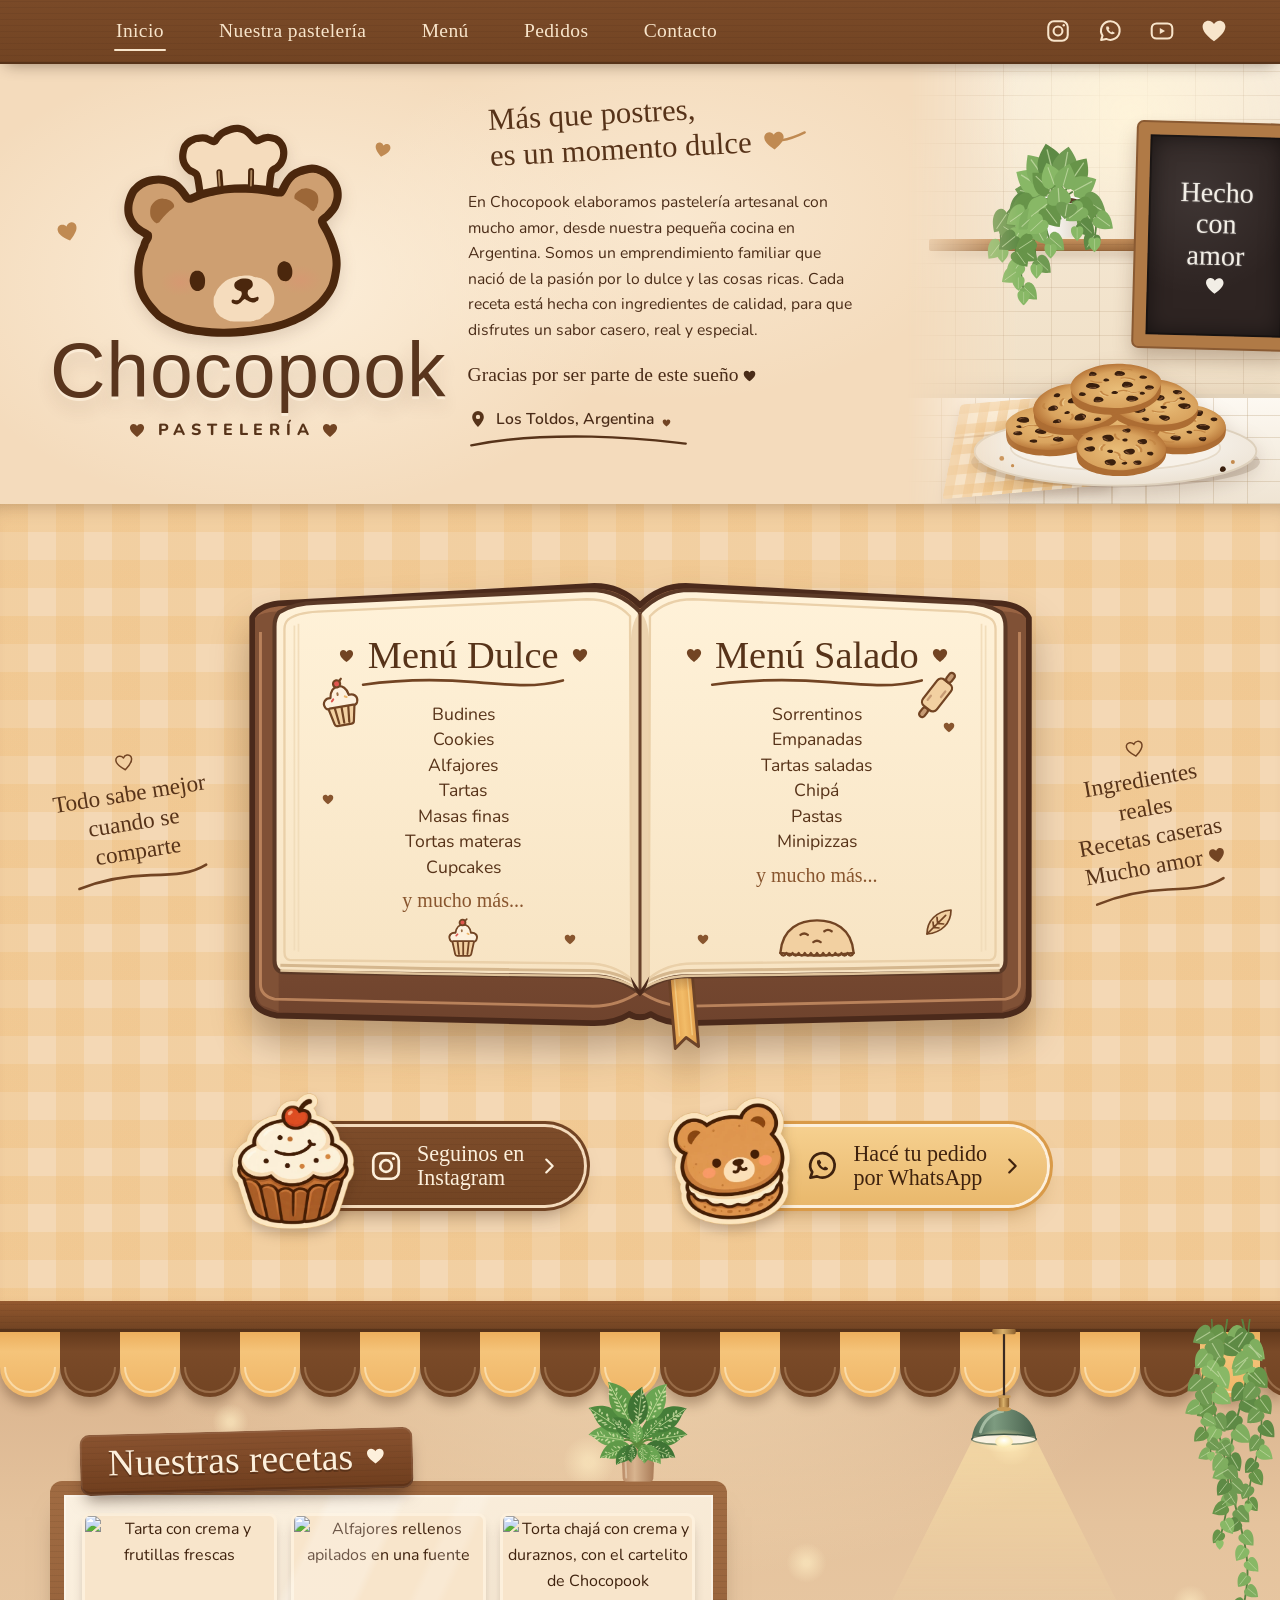
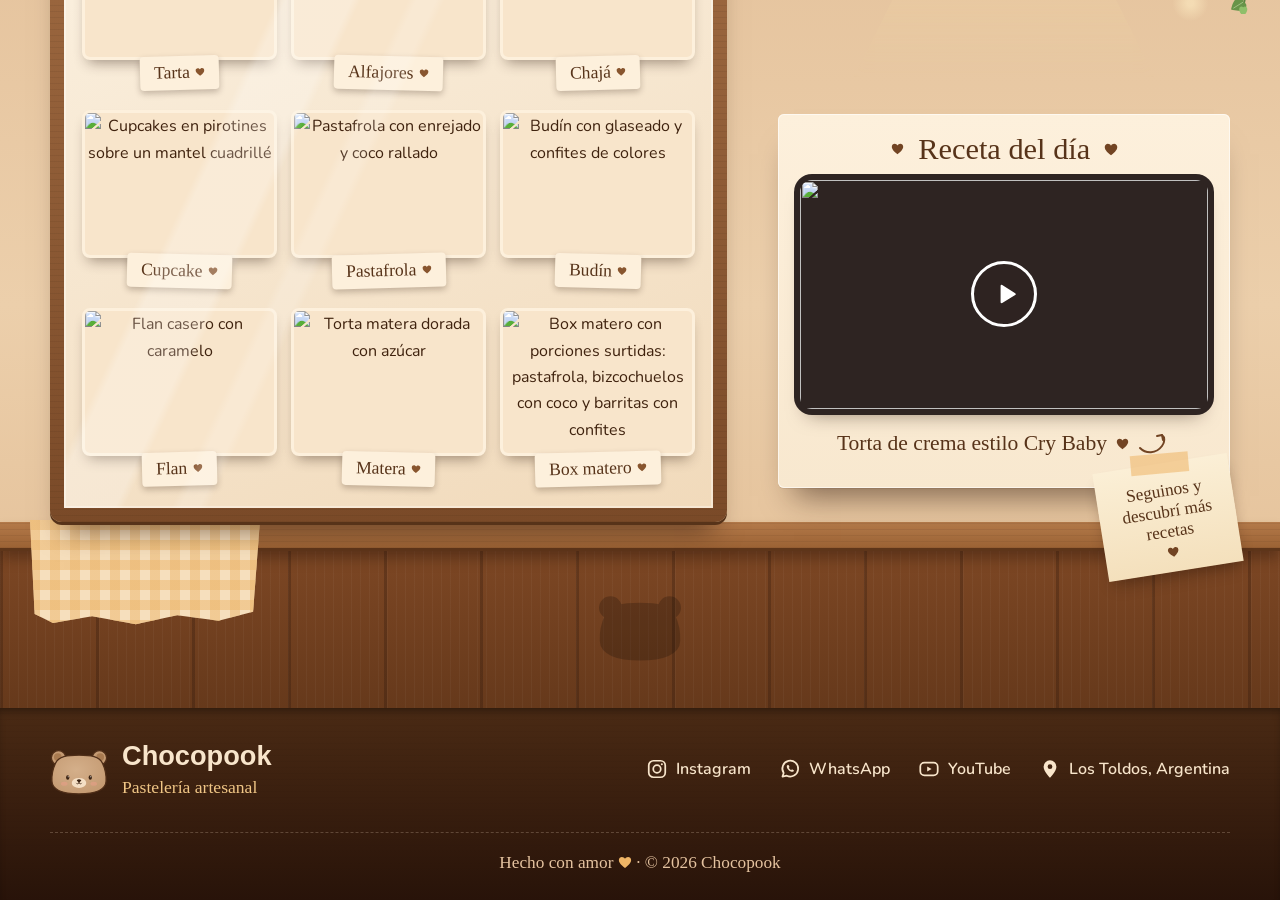
==== commit c5f31190: "Datos: Instagram, WhatsApp, YouTube, video y ubicación - Instagram @_chocopook y WhatsApp +54 9 11 3" ====
--- a/index.html
+++ b/index.html
@@ -4,11 +4,11 @@
   <meta charset="utf-8">
   <meta name="viewport" content="width=device-width, initial-scale=1">
   <title>Chocopook · Pastelería artesanal</title>
-  <meta name="description" content="Chocopook, pastelería artesanal hecha con amor en Buenos Aires, Argentina. Budines, cookies, alfajores, tartas, empanadas y mucho más.">
+  <meta name="description" content="Chocopook, pastelería artesanal hecha con amor en Los Toldos, Argentina. Budines, cookies, alfajores, tartas, empanadas y mucho más.">
   <meta name="theme-color" content="#724423">
   <meta property="og:type" content="website">
   <meta property="og:title" content="Chocopook · Pastelería artesanal">
-  <meta property="og:description" content="Más que postres, un momento dulce. Pastelería casera desde Buenos Aires.">
+  <meta property="og:description" content="Más que postres, un momento dulce. Pastelería casera desde Los Toldos.">
   <link rel="icon" href="assets/svg/oso-cabeza.svg" type="image/svg+xml">
 
   <link rel="preconnect" href="https://fonts.googleapis.com">
@@ -22,9 +22,11 @@
   <link rel="stylesheet" href="css/local.css">
   <link rel="stylesheet" href="css/receta.css">
   <link rel="stylesheet" href="css/pie.css">
+  <link rel="stylesheet" href="css/cursor.css">
 
   <script src="js/config.js" defer></script>
   <script src="js/main.js" defer></script>
+  <script src="js/cursor.js" defer></script>
 </head>
 <body>
   <a class="saltar" href="#contenido">Saltar al contenido</a>
@@ -50,6 +52,9 @@
         </a>
         <a href="#contacto" data-link="whatsapp" aria-label="Escribinos por WhatsApp">
           <svg viewBox="0 0 24 24" fill="none" stroke="currentColor" stroke-width="1.9" stroke-linejoin="round" aria-hidden="true"><path d="M3.8 20.3l1.3-4A8.6 8.6 0 1 1 8.5 19.3z"/><path d="M9.3 8.1c.3-.6.9-.6 1.2-.2l.8 1.3c.2.4.1.8-.2 1.1l-.5.4c.5 1.1 1.4 2 2.6 2.6l.4-.5c.3-.3.7-.4 1.1-.2l1.3.8c.4.3.4.9-.2 1.2-.9.5-1.9.6-2.8.2-2-.8-3.5-2.4-4.3-4.3-.4-.9-.3-1.9.2-2.8z" fill="currentColor" stroke="none"/></svg>
+        </a>
+        <a href="#contacto" data-link="youtube" aria-label="Canal de YouTube de Chocopook">
+          <svg viewBox="0 0 24 24" fill="none" stroke="currentColor" stroke-width="1.9" stroke-linejoin="round" aria-hidden="true"><rect x="2.5" y="5" width="19" height="14" rx="4.5"/><path d="M10 9.2v5.6l4.8-2.8z" fill="currentColor" stroke="none"/></svg>
         </a>
         <a href="#nosotros" aria-label="Nuestra historia">
           <svg viewBox="0 0 24 22" fill="currentColor" aria-hidden="true"><path d="M12 20.5C4 14.5 1.5 10.5 1.5 6.8 1.5 3.6 4 1.5 6.8 1.5c2.2 0 4.1 1.3 5.2 3.1 1.1-1.8 3-3.1 5.2-3.1 2.8 0 5.3 2.1 5.3 5.3 0 3.7-2.5 7.7-10.5 13.7z"/></svg>
@@ -90,7 +95,7 @@
           <p class="portada__gracias">Gracias por ser parte de este sueño <span class="corazon" aria-hidden="true"></span></p>
           <p class="portada__ubicacion">
             <svg viewBox="0 0 24 24" fill="currentColor" aria-hidden="true"><path d="M12 2.5a7 7 0 0 0-7 7c0 5.2 7 12 7 12s7-6.8 7-12a7 7 0 0 0-7-7zm0 9.6a2.6 2.6 0 1 1 0-5.2 2.6 2.6 0 0 1 0 5.2z"/></svg>
-            Buenos Aires, Argentina
+            Los Toldos, Argentina
             <span class="corazon" aria-hidden="true"></span>
           </p>
         </div>
@@ -202,44 +207,76 @@
           <h2 class="cartel" id="titulo-recetas">Nuestras recetas<span class="corazon" aria-hidden="true"></span></h2>
           <div class="vitrina">
             <img class="vitrina__planta" src="assets/svg/planta-difenbaquia.svg" alt="" width="160" height="166" aria-hidden="true">
-            <ul class="vitrina__grilla">
-              <li>
-                <figure>
-                  <button class="foto" type="button"><img src="assets/img/galeria/budines.svg" alt="Budín de limón glaseado" width="400" height="300" loading="lazy"></button>
-                  <figcaption class="etiqueta">Budines<span class="corazon" aria-hidden="true"></span></figcaption>
-                </figure>
-              </li>
-              <li>
-                <figure>
-                  <button class="foto" type="button"><img src="assets/img/galeria/cookies.svg" alt="Cookies con chips de chocolate" width="400" height="300" loading="lazy"></button>
-                  <figcaption class="etiqueta">Cookies<span class="corazon" aria-hidden="true"></span></figcaption>
-                </figure>
-              </li>
-              <li>
-                <figure>
-                  <button class="foto" type="button"><img src="assets/img/galeria/cupcakes.svg" alt="Cupcakes de chocolate, vainilla y dulce de leche" width="400" height="300" loading="lazy"></button>
-                  <figcaption class="etiqueta">Cupcakes<span class="corazon" aria-hidden="true"></span></figcaption>
-                </figure>
-              </li>
-              <li>
-                <figure>
-                  <button class="foto" type="button"><img src="assets/img/galeria/tartas.svg" alt="Tarta de frutillas con crema pastelera" width="400" height="300" loading="lazy"></button>
-                  <figcaption class="etiqueta">Tartas<span class="corazon" aria-hidden="true"></span></figcaption>
-                </figure>
-              </li>
-              <li>
-                <figure>
-                  <button class="foto" type="button"><img src="assets/img/galeria/alfajores.svg" alt="Alfajores de chocolate y de maicena" width="400" height="300" loading="lazy"></button>
+            <!--
+              Galería: cada <li> es una foto. Se leen de a columnas: la 1.ª va arriba, la 2.ª abajo,
+              la 3.ª arriba de la columna siguiente, y así. Las flechas aparecen solas si hay más
+              fotos de las que entran, y cada clic avanza una columna.
+              Para sumar una foto: copiar un <li> y cambiar la imagen (en assets/img/galeria/),
+              el alt (se muestra como pie en el visor) y el nombre de la etiqueta. Sirve cualquier
+              tamaño de foto: el marco la recorta para que llene parejo.
+            -->
+            <ul class="vitrina__grilla" id="galeria-fotos">
+              <li>
+                <figure>
+                  <button class="foto" type="button"><img src="assets/img/galeria/tarta.webp" alt="Tarta con crema y frutillas frescas" loading="lazy" decoding="async"></button>
+                  <figcaption class="etiqueta">Tarta<span class="corazon" aria-hidden="true"></span></figcaption>
+                </figure>
+              </li>
+              <li>
+                <figure>
+                  <button class="foto" type="button"><img src="assets/img/galeria/alfajores.webp" alt="Alfajores rellenos apilados en una fuente" loading="lazy" decoding="async"></button>
                   <figcaption class="etiqueta">Alfajores<span class="corazon" aria-hidden="true"></span></figcaption>
                 </figure>
               </li>
               <li>
                 <figure>
-                  <button class="foto" type="button"><img src="assets/img/galeria/empanadas.svg" alt="Empanadas al horno" width="400" height="300" loading="lazy"></button>
-                  <figcaption class="etiqueta">Empanadas<span class="corazon" aria-hidden="true"></span></figcaption>
+                  <button class="foto" type="button"><img src="assets/img/galeria/chaja.webp" alt="Torta chajá con crema y duraznos, con el cartelito de Chocopook" loading="lazy" decoding="async"></button>
+                  <figcaption class="etiqueta">Chajá<span class="corazon" aria-hidden="true"></span></figcaption>
+                </figure>
+              </li>
+              <li>
+                <figure>
+                  <button class="foto" type="button"><img src="assets/img/galeria/cupcake.webp" alt="Cupcakes en pirotines sobre un mantel cuadrillé" loading="lazy" decoding="async"></button>
+                  <figcaption class="etiqueta">Cupcake<span class="corazon" aria-hidden="true"></span></figcaption>
+                </figure>
+              </li>
+              <li>
+                <figure>
+                  <button class="foto" type="button"><img src="assets/img/galeria/pastafrola.webp" alt="Pastafrola con enrejado y coco rallado" loading="lazy" decoding="async"></button>
+                  <figcaption class="etiqueta">Pastafrola<span class="corazon" aria-hidden="true"></span></figcaption>
+                </figure>
+              </li>
+              <li>
+                <figure>
+                  <button class="foto" type="button"><img src="assets/img/galeria/budin.webp" alt="Budín con glaseado y confites de colores" loading="lazy" decoding="async"></button>
+                  <figcaption class="etiqueta">Budín<span class="corazon" aria-hidden="true"></span></figcaption>
+                </figure>
+              </li>
+              <li>
+                <figure>
+                  <button class="foto" type="button"><img src="assets/img/galeria/flan.webp" alt="Flan casero con caramelo" loading="lazy" decoding="async"></button>
+                  <figcaption class="etiqueta">Flan<span class="corazon" aria-hidden="true"></span></figcaption>
+                </figure>
+              </li>
+              <li>
+                <figure>
+                  <button class="foto" type="button"><img src="assets/img/galeria/matera.webp" alt="Torta matera dorada con azúcar" loading="lazy" decoding="async"></button>
+                  <figcaption class="etiqueta">Matera<span class="corazon" aria-hidden="true"></span></figcaption>
+                </figure>
+              </li>
+              <li>
+                <figure>
+                  <button class="foto" type="button"><img src="assets/img/galeria/box-matero.webp" alt="Box matero con porciones surtidas: pastafrola, bizcochuelos con coco y barritas con confites" loading="lazy" decoding="async"></button>
+                  <figcaption class="etiqueta">Box matero<span class="corazon" aria-hidden="true"></span></figcaption>
                 </figure>
               </li>
             </ul>
+            <button class="vitrina__flecha vitrina__flecha--anterior" type="button" aria-controls="galeria-fotos" aria-label="Ver fotos anteriores" hidden>
+              <svg viewBox="0 0 24 24" fill="none" stroke="currentColor" stroke-width="3" stroke-linecap="round" stroke-linejoin="round" aria-hidden="true"><path d="M15 5l-7 7 7 7"/></svg>
+            </button>
+            <button class="vitrina__flecha vitrina__flecha--siguiente" type="button" aria-controls="galeria-fotos" aria-label="Ver más fotos" hidden>
+              <svg viewBox="0 0 24 24" fill="none" stroke="currentColor" stroke-width="3" stroke-linecap="round" stroke-linejoin="round" aria-hidden="true"><path d="M9 5l7 7-7 7"/></svg>
+            </button>
           </div>
         </div>
 
@@ -261,12 +298,12 @@
           </div>
 
           <p class="receta-dia__nombre">
-            <span data-receta-titulo>Cookies de chocolate</span>
+            <span data-receta-titulo>Torta de crema estilo Cry Baby</span>
             <span class="corazon" aria-hidden="true"></span>
             <svg class="receta-dia__flecha" viewBox="0 0 34 24" fill="none" stroke="currentColor" stroke-width="2" stroke-linecap="round" stroke-linejoin="round" aria-hidden="true"><path d="M2 16c6 6 16 6 22-2 3-4 3-9 0-11"/><path d="M19 4l5-1 1 5"/></svg>
           </p>
 
-          <a class="postit" href="#contacto" data-link="instagram">
+          <a class="postit" href="#contacto" data-link="youtube">
             Seguinos y descubrí más recetas
             <span class="corazon" aria-hidden="true"></span>
           </a>
@@ -309,9 +346,15 @@
           </a>
         </li>
         <li>
+          <a href="#contacto" data-link="youtube">
+            <svg viewBox="0 0 24 24" fill="none" stroke="currentColor" stroke-width="1.9" stroke-linejoin="round" aria-hidden="true"><rect x="2.5" y="5" width="19" height="14" rx="4.5"/><path d="M10 9.2v5.6l4.8-2.8z" fill="currentColor" stroke="none"/></svg>
+            YouTube
+          </a>
+        </li>
+        <li>
           <span>
             <svg viewBox="0 0 24 24" fill="currentColor" aria-hidden="true"><path d="M12 2.5a7 7 0 0 0-7 7c0 5.2 7 12 7 12s7-6.8 7-12a7 7 0 0 0-7-7zm0 9.6a2.6 2.6 0 1 1 0-5.2 2.6 2.6 0 0 1 0 5.2z"/></svg>
-            Buenos Aires, Argentina
+            Los Toldos, Argentina
           </span>
         </li>
       </ul>
--- a/css/cursor.css
+++ b/css/cursor.css
@@ -0,0 +1,144 @@
+/* =========================================================
+   Chocopook · Cursor estrella
+   - Con js/cursor.js activo, la estrella la dibuja la página TODO el tiempo
+     (html.cursor-propio): en el hover solo empieza a girar y palpitar. Como no hay
+     cambio de cursor al entrar a un link, no puede parpadear.
+   - El cursor nativo (PNG) queda de base: sin JavaScript, con "reducir movimiento",
+     dentro del visor de fotos y antes del primer movimiento del mouse.
+   - Se mantienen la barrita para escribir y el "?" de los links pendientes.
+   Solo con mouse: en pantallas táctiles no se aplica nada.
+   Va después del resto de las hojas de estilo, para pisar sus cursores.
+   ========================================================= */
+
+@media (hover: hover) and (pointer: fine) {
+  /* base: la estrella nativa en toda la página (pisa las manitos de las demás hojas) */
+  html,
+  html * {
+    cursor: url("../assets/cursor/estrella.png") 16 16, auto !important;
+    cursor: -webkit-image-set(url("../assets/cursor/estrella.png") 1x, url("../assets/cursor/estrella@2x.png") 2x) 16 16, auto !important;
+    cursor: image-set(url("../assets/cursor/estrella.png") 1x, url("../assets/cursor/estrella@2x.png") 2x) 16 16, auto !important;
+  }
+
+  /* también mientras se arrastra un producto (pedido.css pone la manito con !important) */
+  html .arrastrando,
+  html .arrastrando * {
+    cursor: url("../assets/cursor/estrella.png") 16 16, auto !important;
+    cursor: -webkit-image-set(url("../assets/cursor/estrella.png") 1x, url("../assets/cursor/estrella@2x.png") 2x) 16 16, auto !important;
+    cursor: image-set(url("../assets/cursor/estrella.png") 1x, url("../assets/cursor/estrella@2x.png") 2x) 16 16, auto !important;
+  }
+
+  /* para escribir, la barrita de siempre */
+  html textarea,
+  html input:not([type="radio"]):not([type="checkbox"]):not([type="button"]):not([type="submit"]) {
+    cursor: text !important;
+  }
+
+  /* links que todavía no tienen destino en js/config.js */
+  html [data-pendiente],
+  html [data-pendiente] * {
+    cursor: help !important;
+  }
+
+  /* cursor propio: el nativo se oculta y se ve la estrella de la página */
+  html.cursor-propio,
+  html.cursor-propio * {
+    cursor: none !important;
+  }
+
+  /* excepciones del cursor propio (js/cursor.js oculta su estrella en estos lugares) */
+  html.cursor-propio textarea,
+  html.cursor-propio input:not([type="radio"]):not([type="checkbox"]):not([type="button"]):not([type="submit"]) {
+    cursor: text !important;
+  }
+
+  html.cursor-propio [data-pendiente],
+  html.cursor-propio [data-pendiente] * {
+    cursor: help !important;
+  }
+
+  /* el visor de fotos se abre en la capa superior, por encima de la estrella de la página */
+  html.cursor-propio dialog[open],
+  html.cursor-propio dialog[open] * {
+    cursor: url("../assets/cursor/estrella.png") 16 16, auto !important;
+    cursor: -webkit-image-set(url("../assets/cursor/estrella.png") 1x, url("../assets/cursor/estrella@2x.png") 2x) 16 16, auto !important;
+    cursor: image-set(url("../assets/cursor/estrella.png") 1x, url("../assets/cursor/estrella@2x.png") 2x) 16 16, auto !important;
+  }
+}
+
+/* ---------- Estrella de la página ---------- */
+
+.cursor-estrella {
+  position: fixed;
+  top: 0;
+  left: 0;
+  z-index: 2147483646;
+  width: 32px;
+  height: 32px;
+  margin: -16px 0 0 -16px; /* el centro de la estrella queda en la punta del mouse */
+  opacity: 0;
+  pointer-events: none;
+  will-change: transform;
+}
+
+html.cursor-propio .cursor-estrella {
+  opacity: 1;
+}
+
+/* donde se usa el cursor nativo (escribir, links pendientes, visor, video) o fuera de la ventana */
+html.cursor-propio .cursor-estrella--oculta {
+  opacity: 0;
+}
+
+.cursor-estrella__giro,
+.cursor-estrella__latido,
+.cursor-estrella img {
+  display: block;
+  width: 32px;
+  height: 32px;
+}
+
+/* hover: gira y palpita. Las animaciones arrancan de cero, igual que la estrella quieta */
+.cursor-estrella--hover .cursor-estrella__giro {
+  animation: estrella-gira 4.5s linear infinite;
+}
+
+.cursor-estrella--hover .cursor-estrella__latido {
+  animation: estrella-late 1.1s ease-in-out infinite alternate;
+}
+
+@keyframes estrella-gira {
+  to {
+    transform: rotate(360deg);
+  }
+}
+
+@keyframes estrella-late {
+  to {
+    transform: scale(1.28);
+  }
+}
+
+/* ---------- Estela ---------- */
+
+/* pocas chispas reutilizadas; las mueve el navegador (Web Animations), no un bucle de JS */
+.cursor-chispa {
+  --t: 4px;
+  --c: #f6de40;
+  position: fixed;
+  top: 0;
+  left: 0;
+  z-index: 2147483645;
+  width: var(--t);
+  height: var(--t);
+  margin: calc(var(--t) / -2) 0 0 calc(var(--t) / -2);
+  background: var(--c);
+  opacity: 0;
+  pointer-events: none;
+}
+
+/* destello en forma de cruz */
+.cursor-chispa--cruz {
+  background:
+    linear-gradient(var(--c), var(--c)) center / 100% 34% no-repeat,
+    linear-gradient(var(--c), var(--c)) center / 34% 100% no-repeat;
+}
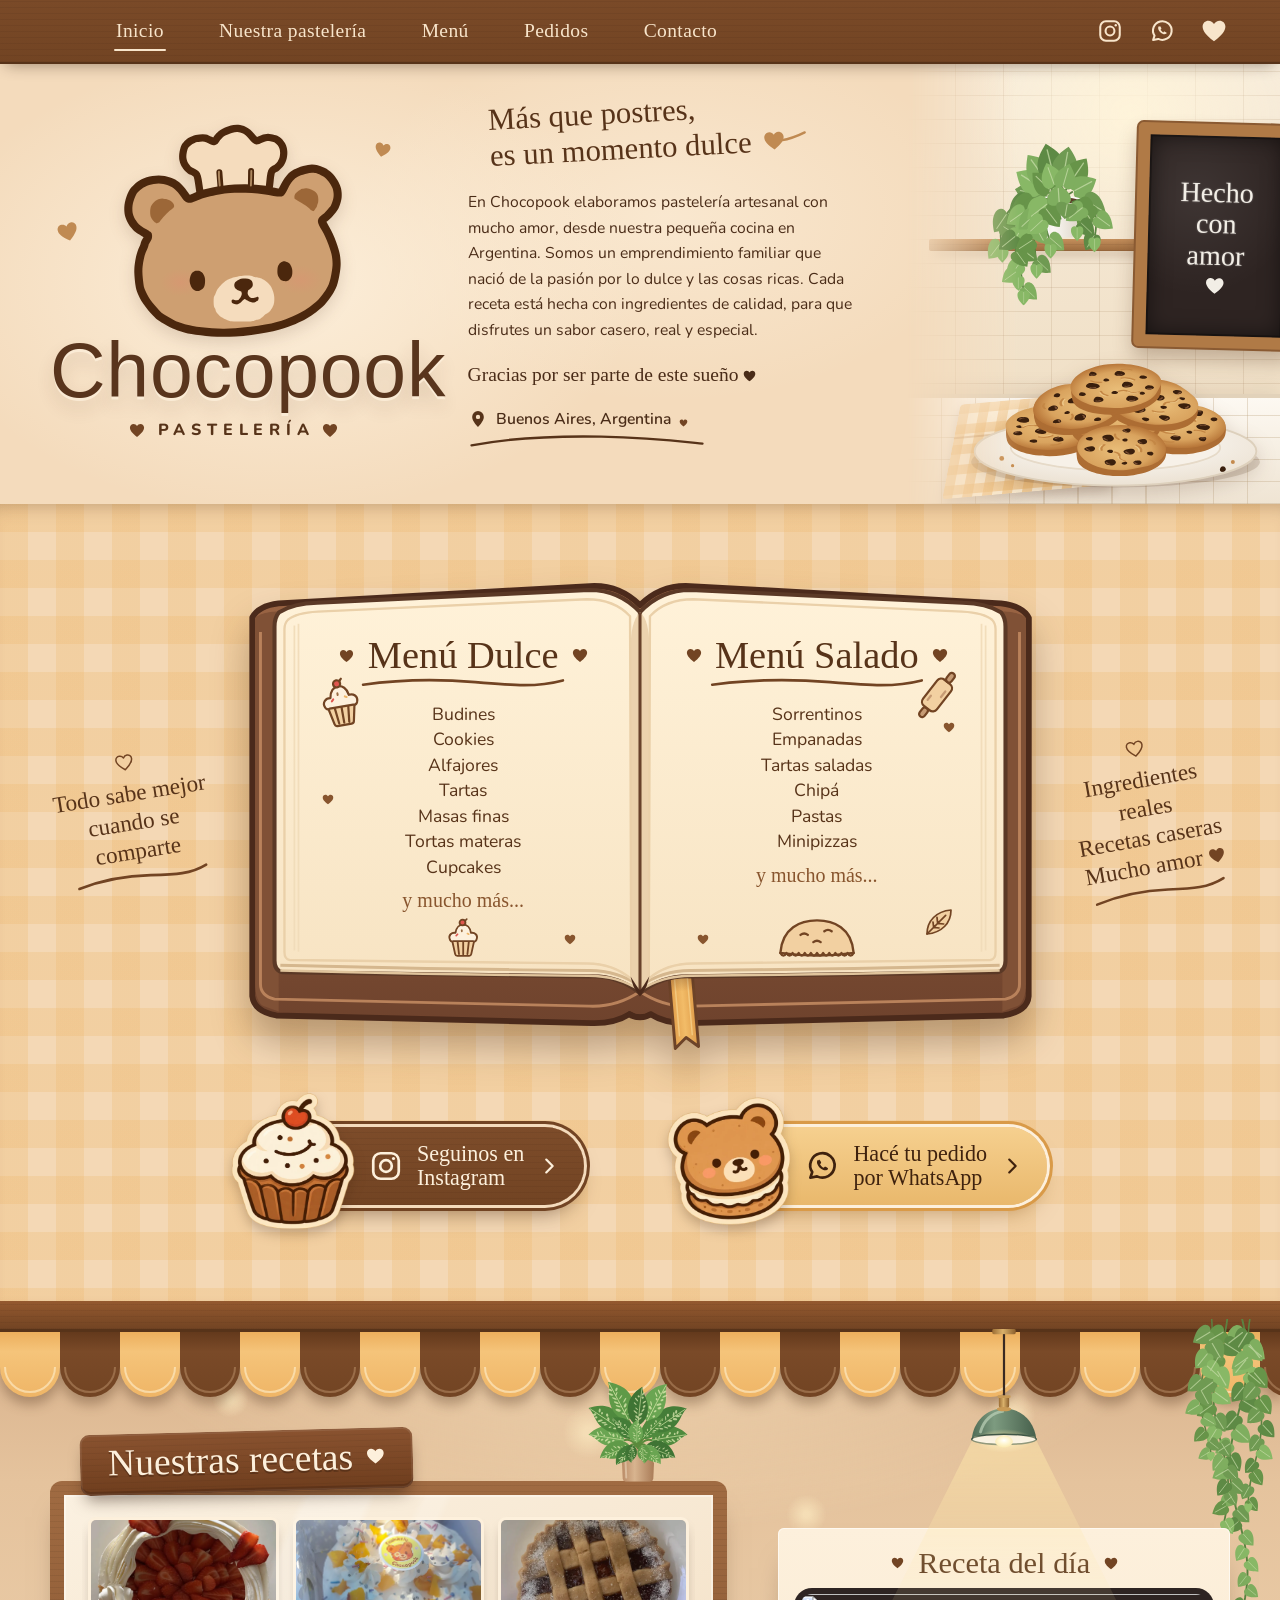
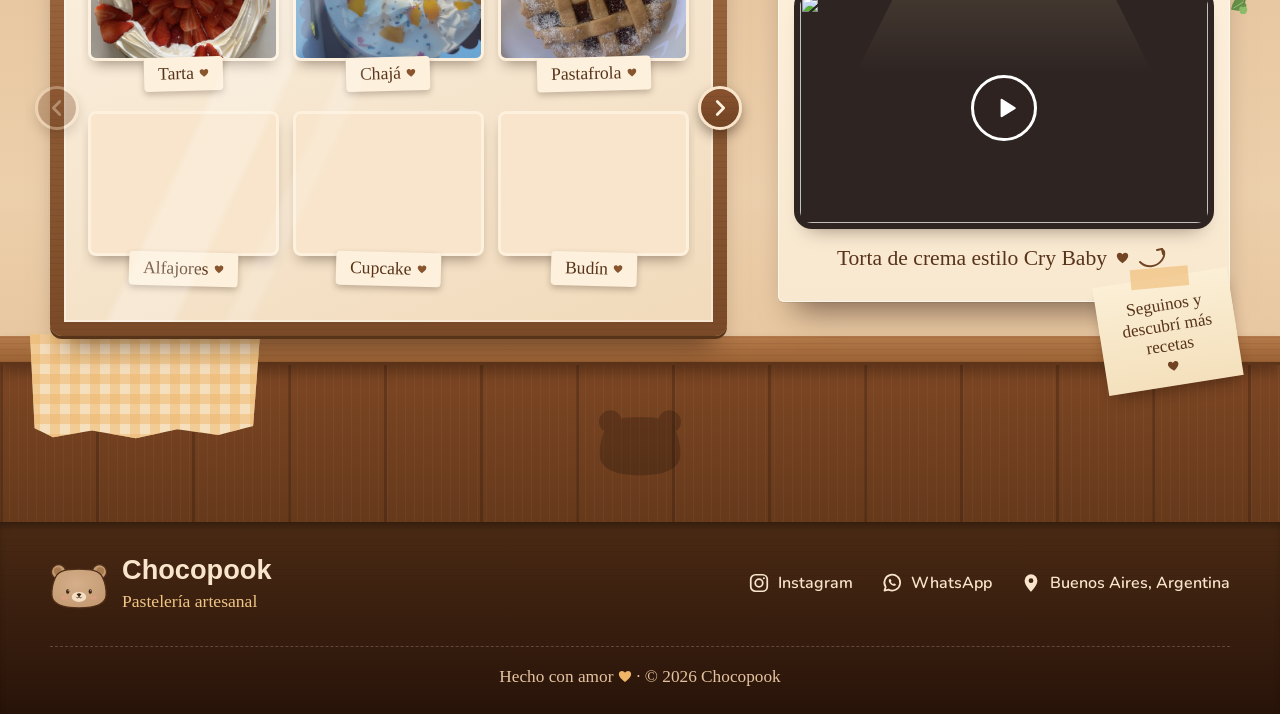
==== commit ba39e2c7: "Galería: fotos reales con flechas para avanzar - Las 9 fotos de la pastelería en WebP (hasta 1000 px" ====
--- a/index.html
+++ b/index.html
@@ -4,11 +4,11 @@
   <meta charset="utf-8">
   <meta name="viewport" content="width=device-width, initial-scale=1">
   <title>Chocopook · Pastelería artesanal</title>
-  <meta name="description" content="Chocopook, pastelería artesanal hecha con amor en Los Toldos, Argentina. Budines, cookies, alfajores, tartas, empanadas y mucho más.">
+  <meta name="description" content="Chocopook, pastelería artesanal hecha con amor en Buenos Aires, Argentina. Budines, cookies, alfajores, tartas, empanadas y mucho más.">
   <meta name="theme-color" content="#724423">
   <meta property="og:type" content="website">
   <meta property="og:title" content="Chocopook · Pastelería artesanal">
-  <meta property="og:description" content="Más que postres, un momento dulce. Pastelería casera desde Los Toldos.">
+  <meta property="og:description" content="Más que postres, un momento dulce. Pastelería casera desde Buenos Aires.">
   <link rel="icon" href="assets/svg/oso-cabeza.svg" type="image/svg+xml">
 
   <link rel="preconnect" href="https://fonts.googleapis.com">
@@ -52,9 +52,6 @@
         </a>
         <a href="#contacto" data-link="whatsapp" aria-label="Escribinos por WhatsApp">
           <svg viewBox="0 0 24 24" fill="none" stroke="currentColor" stroke-width="1.9" stroke-linejoin="round" aria-hidden="true"><path d="M3.8 20.3l1.3-4A8.6 8.6 0 1 1 8.5 19.3z"/><path d="M9.3 8.1c.3-.6.9-.6 1.2-.2l.8 1.3c.2.4.1.8-.2 1.1l-.5.4c.5 1.1 1.4 2 2.6 2.6l.4-.5c.3-.3.7-.4 1.1-.2l1.3.8c.4.3.4.9-.2 1.2-.9.5-1.9.6-2.8.2-2-.8-3.5-2.4-4.3-4.3-.4-.9-.3-1.9.2-2.8z" fill="currentColor" stroke="none"/></svg>
-        </a>
-        <a href="#contacto" data-link="youtube" aria-label="Canal de YouTube de Chocopook">
-          <svg viewBox="0 0 24 24" fill="none" stroke="currentColor" stroke-width="1.9" stroke-linejoin="round" aria-hidden="true"><rect x="2.5" y="5" width="19" height="14" rx="4.5"/><path d="M10 9.2v5.6l4.8-2.8z" fill="currentColor" stroke="none"/></svg>
         </a>
         <a href="#nosotros" aria-label="Nuestra historia">
           <svg viewBox="0 0 24 22" fill="currentColor" aria-hidden="true"><path d="M12 20.5C4 14.5 1.5 10.5 1.5 6.8 1.5 3.6 4 1.5 6.8 1.5c2.2 0 4.1 1.3 5.2 3.1 1.1-1.8 3-3.1 5.2-3.1 2.8 0 5.3 2.1 5.3 5.3 0 3.7-2.5 7.7-10.5 13.7z"/></svg>
@@ -95,7 +92,7 @@
           <p class="portada__gracias">Gracias por ser parte de este sueño <span class="corazon" aria-hidden="true"></span></p>
           <p class="portada__ubicacion">
             <svg viewBox="0 0 24 24" fill="currentColor" aria-hidden="true"><path d="M12 2.5a7 7 0 0 0-7 7c0 5.2 7 12 7 12s7-6.8 7-12a7 7 0 0 0-7-7zm0 9.6a2.6 2.6 0 1 1 0-5.2 2.6 2.6 0 0 1 0 5.2z"/></svg>
-            Los Toldos, Argentina
+            Buenos Aires, Argentina
             <span class="corazon" aria-hidden="true"></span>
           </p>
         </div>
@@ -298,12 +295,12 @@
           </div>
 
           <p class="receta-dia__nombre">
-            <span data-receta-titulo>Torta de crema estilo Cry Baby</span>
+            <span data-receta-titulo>Cookies de chocolate</span>
             <span class="corazon" aria-hidden="true"></span>
             <svg class="receta-dia__flecha" viewBox="0 0 34 24" fill="none" stroke="currentColor" stroke-width="2" stroke-linecap="round" stroke-linejoin="round" aria-hidden="true"><path d="M2 16c6 6 16 6 22-2 3-4 3-9 0-11"/><path d="M19 4l5-1 1 5"/></svg>
           </p>
 
-          <a class="postit" href="#contacto" data-link="youtube">
+          <a class="postit" href="#contacto" data-link="instagram">
             Seguinos y descubrí más recetas
             <span class="corazon" aria-hidden="true"></span>
           </a>
@@ -346,15 +343,9 @@
           </a>
         </li>
         <li>
-          <a href="#contacto" data-link="youtube">
-            <svg viewBox="0 0 24 24" fill="none" stroke="currentColor" stroke-width="1.9" stroke-linejoin="round" aria-hidden="true"><rect x="2.5" y="5" width="19" height="14" rx="4.5"/><path d="M10 9.2v5.6l4.8-2.8z" fill="currentColor" stroke="none"/></svg>
-            YouTube
-          </a>
-        </li>
-        <li>
           <span>
             <svg viewBox="0 0 24 24" fill="currentColor" aria-hidden="true"><path d="M12 2.5a7 7 0 0 0-7 7c0 5.2 7 12 7 12s7-6.8 7-12a7 7 0 0 0-7-7zm0 9.6a2.6 2.6 0 1 1 0-5.2 2.6 2.6 0 0 1 0 5.2z"/></svg>
-            Los Toldos, Argentina
+            Buenos Aires, Argentina
           </span>
         </li>
       </ul>
--- a/css/local.css
+++ b/css/local.css
@@ -173,13 +173,79 @@
   pointer-events: none;
 }
 
+/* Galería deslizable: dos filas y columnas que se llenan de arriba hacia abajo.
+   Se ven --visibles columnas; las flechas (js/main.js) avanzan de a una. */
 .vitrina__grilla {
+  --visibles: 3;
+  --hueco: 14px;
   display: grid;
-  grid-template-columns: repeat(3, minmax(0, 1fr));
-  gap: 20px 14px;
+  grid-auto-flow: column;
+  grid-template-rows: repeat(2, auto);
+  grid-auto-columns: calc((100% - (var(--visibles) - 1) * var(--hueco)) / var(--visibles));
+  gap: 20px var(--hueco);
   margin: 0;
+  /* aire para las sombras y las etiquetas: el deslizable recorta lo que se sale */
+  padding: 4px 6px 14px;
+  scroll-padding-inline: 6px;
+  list-style: none;
+  overflow-x: auto;
+  overscroll-behavior-x: contain;
+  scroll-snap-type: x mandatory;
+  scrollbar-width: none;
+}
+
+.vitrina__grilla::-webkit-scrollbar {
+  display: none;
+}
+
+.vitrina__grilla > li {
+  scroll-snap-align: start;
+}
+
+/* flechas de madera, sobre el marco de la vitrina */
+.vitrina__flecha {
+  position: absolute;
+  top: 50%;
+  z-index: 2;
+  display: grid;
+  place-items: center;
+  width: 44px;
+  height: 44px;
   padding: 0;
-  list-style: none;
+  border: 3px solid var(--crema-100);
+  border-radius: 50%;
+  color: var(--crema-50);
+  background: var(--veta), linear-gradient(180deg, #8a5330, var(--cacao-700));
+  box-shadow: 0 6px 12px rgba(40, 19, 9, 0.4);
+  transform: translateY(-50%);
+  transition: transform 0.2s ease, opacity 0.2s ease;
+}
+
+.vitrina__flecha svg {
+  width: 22px;
+  height: 22px;
+}
+
+.vitrina__flecha[hidden] {
+  display: none;
+}
+
+/* centradas sobre el borde de madera */
+.vitrina__flecha--anterior {
+  left: calc(var(--marco) / -2 - 22px);
+}
+
+.vitrina__flecha--siguiente {
+  right: calc(var(--marco) / -2 - 22px);
+}
+
+.vitrina__flecha:hover {
+  transform: translateY(-50%) scale(1.08);
+}
+
+.vitrina__flecha[aria-disabled="true"] {
+  opacity: 0.35;
+  transform: translateY(-50%);
 }
 
 .vitrina figure {
@@ -425,8 +491,22 @@
   }
 
   .vitrina__grilla {
-    grid-template-columns: repeat(2, minmax(0, 1fr));
-    gap: 16px 10px;
+    --visibles: 2;
+    --hueco: 10px;
+    row-gap: 16px;
+  }
+
+  .vitrina__flecha {
+    width: 40px;
+    height: 40px;
+  }
+
+  .vitrina__flecha--anterior {
+    left: calc(var(--marco) / -2 - 20px);
+  }
+
+  .vitrina__flecha--siguiente {
+    right: calc(var(--marco) / -2 - 20px);
   }
 
   .etiqueta {
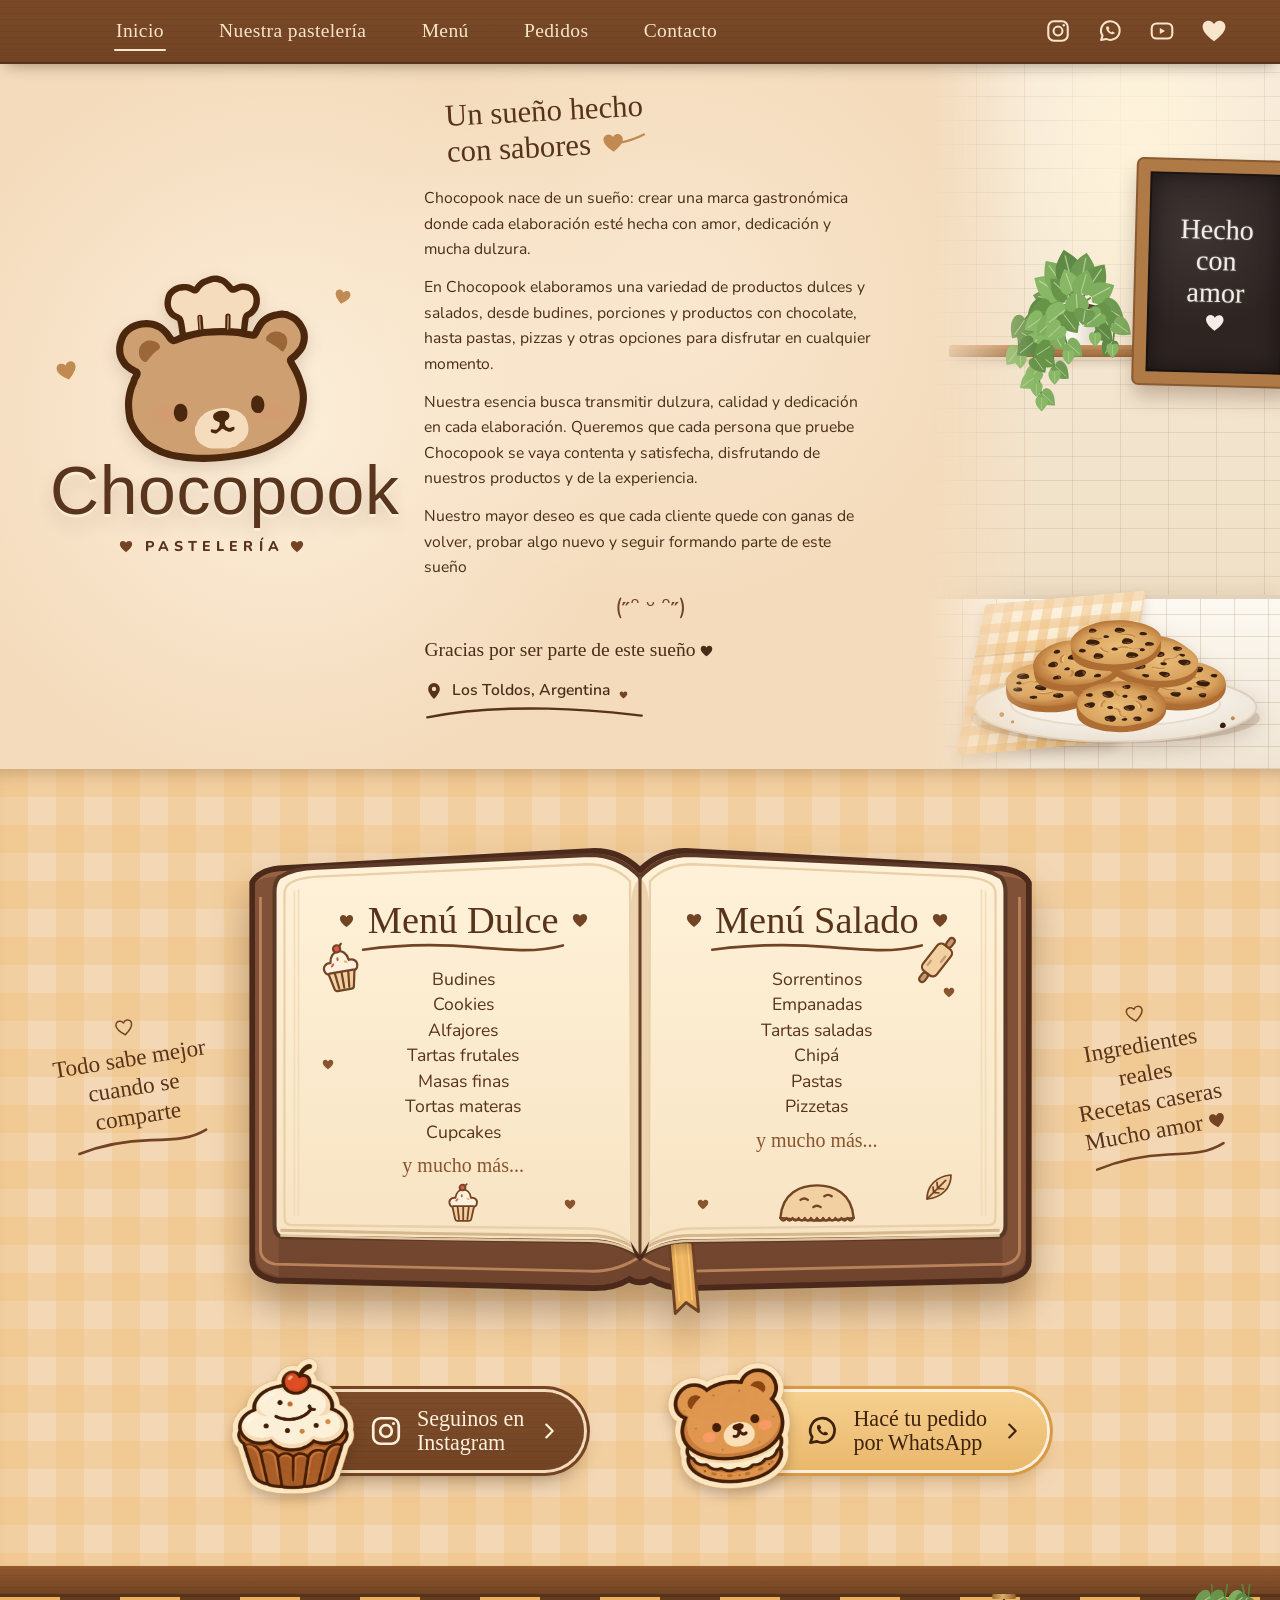
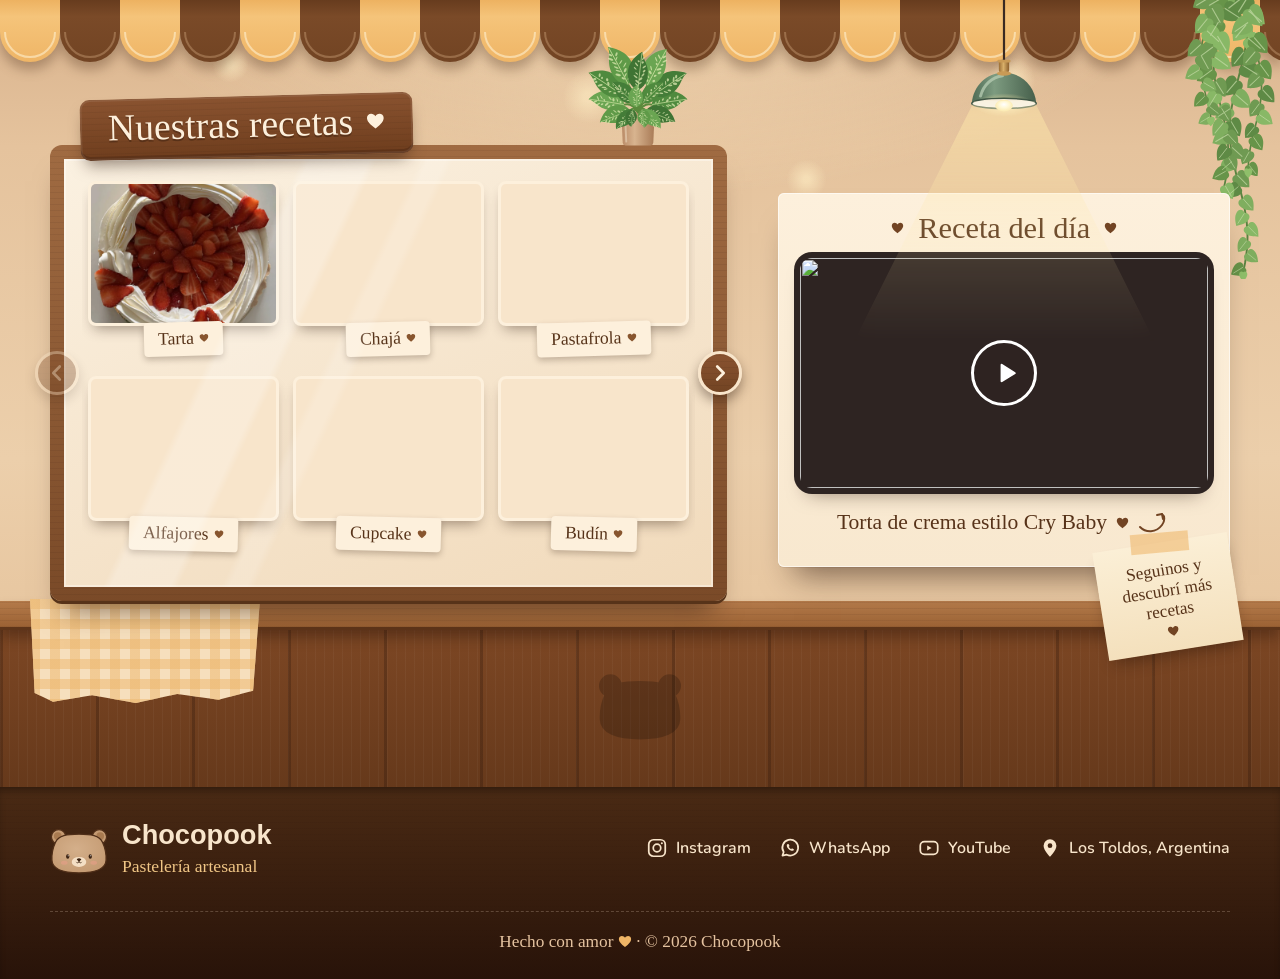
==== commit 40965a62: "Portada: nuevo título y texto de bienvenida" ====
--- a/index.html
+++ b/index.html
@@ -4,11 +4,11 @@
   <meta charset="utf-8">
   <meta name="viewport" content="width=device-width, initial-scale=1">
   <title>Chocopook · Pastelería artesanal</title>
-  <meta name="description" content="Chocopook, pastelería artesanal hecha con amor en Buenos Aires, Argentina. Budines, cookies, alfajores, tartas, empanadas y mucho más.">
+  <meta name="description" content="Chocopook, pastelería artesanal hecha con amor en Los Toldos, Argentina. Budines, cookies, alfajores, tartas, empanadas y mucho más.">
   <meta name="theme-color" content="#724423">
   <meta property="og:type" content="website">
   <meta property="og:title" content="Chocopook · Pastelería artesanal">
-  <meta property="og:description" content="Más que postres, un momento dulce. Pastelería casera desde Buenos Aires.">
+  <meta property="og:description" content="Un sueño hecho con sabores. Pastelería casera desde Los Toldos.">
   <link rel="icon" href="assets/svg/oso-cabeza.svg" type="image/svg+xml">
 
   <link rel="preconnect" href="https://fonts.googleapis.com">
@@ -52,6 +52,9 @@
         </a>
         <a href="#contacto" data-link="whatsapp" aria-label="Escribinos por WhatsApp">
           <svg viewBox="0 0 24 24" fill="none" stroke="currentColor" stroke-width="1.9" stroke-linejoin="round" aria-hidden="true"><path d="M3.8 20.3l1.3-4A8.6 8.6 0 1 1 8.5 19.3z"/><path d="M9.3 8.1c.3-.6.9-.6 1.2-.2l.8 1.3c.2.4.1.8-.2 1.1l-.5.4c.5 1.1 1.4 2 2.6 2.6l.4-.5c.3-.3.7-.4 1.1-.2l1.3.8c.4.3.4.9-.2 1.2-.9.5-1.9.6-2.8.2-2-.8-3.5-2.4-4.3-4.3-.4-.9-.3-1.9.2-2.8z" fill="currentColor" stroke="none"/></svg>
+        </a>
+        <a href="#contacto" data-link="youtube" aria-label="Canal de YouTube de Chocopook">
+          <svg viewBox="0 0 24 24" fill="none" stroke="currentColor" stroke-width="1.9" stroke-linejoin="round" aria-hidden="true"><rect x="2.5" y="5" width="19" height="14" rx="4.5"/><path d="M10 9.2v5.6l4.8-2.8z" fill="currentColor" stroke="none"/></svg>
         </a>
         <a href="#nosotros" aria-label="Nuestra historia">
           <svg viewBox="0 0 24 22" fill="currentColor" aria-hidden="true"><path d="M12 20.5C4 14.5 1.5 10.5 1.5 6.8 1.5 3.6 4 1.5 6.8 1.5c2.2 0 4.1 1.3 5.2 3.1 1.1-1.8 3-3.1 5.2-3.1 2.8 0 5.3 2.1 5.3 5.3 0 3.7-2.5 7.7-10.5 13.7z"/></svg>
@@ -85,14 +88,18 @@
 
         <div class="portada__texto" id="nosotros">
           <h2 class="titulo-mano">
-            Más que postres,<br> es un momento dulce
+            Un sueño hecho<br> con sabores
             <svg class="corazon-cola" viewBox="0 0 46 24" aria-hidden="true"><path d="M12 21C5 16 2 12 2 8.4 2 5.4 4.4 3 7.3 3c2 0 3.7 1.1 4.7 2.8C13 4.1 14.7 3 16.7 3 19.6 3 22 5.4 22 8.4 22 12 19 16 12 21z" fill="currentColor"/><path d="M19 12c9-1 16-3 25-7" fill="none" stroke="currentColor" stroke-width="2.4" stroke-linecap="round"/></svg>
           </h2>
-          <p>En Chocopook elaboramos pastelería artesanal con mucho amor, desde nuestra pequeña cocina en Argentina. Somos un emprendimiento familiar que nació de la pasión por lo dulce y las cosas ricas. Cada receta está hecha con ingredientes de calidad, para que disfrutes un sabor casero, real y especial.</p>
+          <p>Chocopook nace de un sueño: crear una marca gastronómica donde cada elaboración esté hecha con amor, dedicación y mucha dulzura.</p>
+          <p>En Chocopook elaboramos una variedad de productos dulces y salados, desde budines, porciones y productos con chocolate, hasta pastas, pizzas y otras opciones para disfrutar en cualquier momento.</p>
+          <p>Nuestra esencia busca transmitir dulzura, calidad y dedicación en cada elaboración. Queremos que cada persona que pruebe Chocopook se vaya contenta y satisfecha, disfrutando de nuestros productos y de la experiencia.</p>
+          <p>Nuestro mayor deseo es que cada cliente quede con ganas de volver, probar algo nuevo y seguir formando parte de este sueño</p>
+          <p class="portada__carita" aria-hidden="true">(˶ᵔ ᵕ ᵔ˶)</p>
           <p class="portada__gracias">Gracias por ser parte de este sueño <span class="corazon" aria-hidden="true"></span></p>
           <p class="portada__ubicacion">
             <svg viewBox="0 0 24 24" fill="currentColor" aria-hidden="true"><path d="M12 2.5a7 7 0 0 0-7 7c0 5.2 7 12 7 12s7-6.8 7-12a7 7 0 0 0-7-7zm0 9.6a2.6 2.6 0 1 1 0-5.2 2.6 2.6 0 0 1 0 5.2z"/></svg>
-            Buenos Aires, Argentina
+            Los Toldos, Argentina
             <span class="corazon" aria-hidden="true"></span>
           </p>
         </div>
@@ -126,7 +133,7 @@
               <li><a href="pedido.html?agregar=budines">Budines</a></li>
               <li><a href="pedido.html?agregar=cookies">Cookies</a></li>
               <li><a href="pedido.html?agregar=alfajores">Alfajores</a></li>
-              <li><a href="pedido.html?agregar=tartas">Tartas</a></li>
+              <li><a href="pedido.html?agregar=tartas-frutales">Tartas frutales</a></li>
               <li><a href="pedido.html?agregar=masas-finas">Masas finas</a></li>
               <li><a href="pedido.html?agregar=tortas-materas">Tortas materas</a></li>
               <li><a href="pedido.html?agregar=cupcakes">Cupcakes</a></li>
@@ -148,7 +155,7 @@
               <li><a href="pedido.html?agregar=tartas-saladas">Tartas saladas</a></li>
               <li><a href="pedido.html?agregar=chipa">Chipá</a></li>
               <li><a href="pedido.html?agregar=pastas">Pastas</a></li>
-              <li><a href="pedido.html?agregar=minipizzas">Minipizzas</a></li>
+              <li><a href="pedido.html?agregar=pizzetas">Pizzetas</a></li>
             </ul>
             <p class="libro__mas">y mucho más...</p>
             <img class="garabato garabato--palote" src="assets/svg/garabato-palote.svg" alt="" width="64" height="64">
@@ -295,12 +302,12 @@
           </div>
 
           <p class="receta-dia__nombre">
-            <span data-receta-titulo>Cookies de chocolate</span>
+            <span data-receta-titulo>Torta de crema estilo Cry Baby</span>
             <span class="corazon" aria-hidden="true"></span>
             <svg class="receta-dia__flecha" viewBox="0 0 34 24" fill="none" stroke="currentColor" stroke-width="2" stroke-linecap="round" stroke-linejoin="round" aria-hidden="true"><path d="M2 16c6 6 16 6 22-2 3-4 3-9 0-11"/><path d="M19 4l5-1 1 5"/></svg>
           </p>
 
-          <a class="postit" href="#contacto" data-link="instagram">
+          <a class="postit" href="#contacto" data-link="youtube">
             Seguinos y descubrí más recetas
             <span class="corazon" aria-hidden="true"></span>
           </a>
@@ -343,9 +350,15 @@
           </a>
         </li>
         <li>
+          <a href="#contacto" data-link="youtube">
+            <svg viewBox="0 0 24 24" fill="none" stroke="currentColor" stroke-width="1.9" stroke-linejoin="round" aria-hidden="true"><rect x="2.5" y="5" width="19" height="14" rx="4.5"/><path d="M10 9.2v5.6l4.8-2.8z" fill="currentColor" stroke="none"/></svg>
+            YouTube
+          </a>
+        </li>
+        <li>
           <span>
             <svg viewBox="0 0 24 24" fill="currentColor" aria-hidden="true"><path d="M12 2.5a7 7 0 0 0-7 7c0 5.2 7 12 7 12s7-6.8 7-12a7 7 0 0 0-7-7zm0 9.6a2.6 2.6 0 1 1 0-5.2 2.6 2.6 0 0 1 0 5.2z"/></svg>
-            Buenos Aires, Argentina
+            Los Toldos, Argentina
           </span>
         </li>
       </ul>
--- a/css/portada.css
+++ b/css/portada.css
@@ -13,7 +13,7 @@
 /* marca | texto | escena (la escena se estira hasta el borde derecho de la pantalla) */
 .portada__interior {
   display: grid;
-  grid-template-columns: 34fr 36fr 30fr;
+  grid-template-columns: 30fr 42fr 28fr;
   column-gap: clamp(28px, 4vw, 52px);
   min-height: 440px;
 }
@@ -99,8 +99,8 @@
   z-index: 2;
   align-self: center;
   justify-self: center;
-  max-width: 410px;
-  padding: 40px 0;
+  max-width: 480px;
+  padding: 36px 0;
   font-size: 0.98rem;
   line-height: 1.62;
   color: #4a2c18;
@@ -127,7 +127,16 @@
 }
 
 .portada__texto p {
-  margin: 0 0 1rem;
+  margin: 0 0 0.8rem;
+}
+
+.portada__carita {
+  margin-top: -0.2rem;
+  font-size: 1.45rem;
+  line-height: 1.2;
+  color: var(--cacao-700);
+  text-align: center;
+  white-space: nowrap;
 }
 
 .portada__gracias {
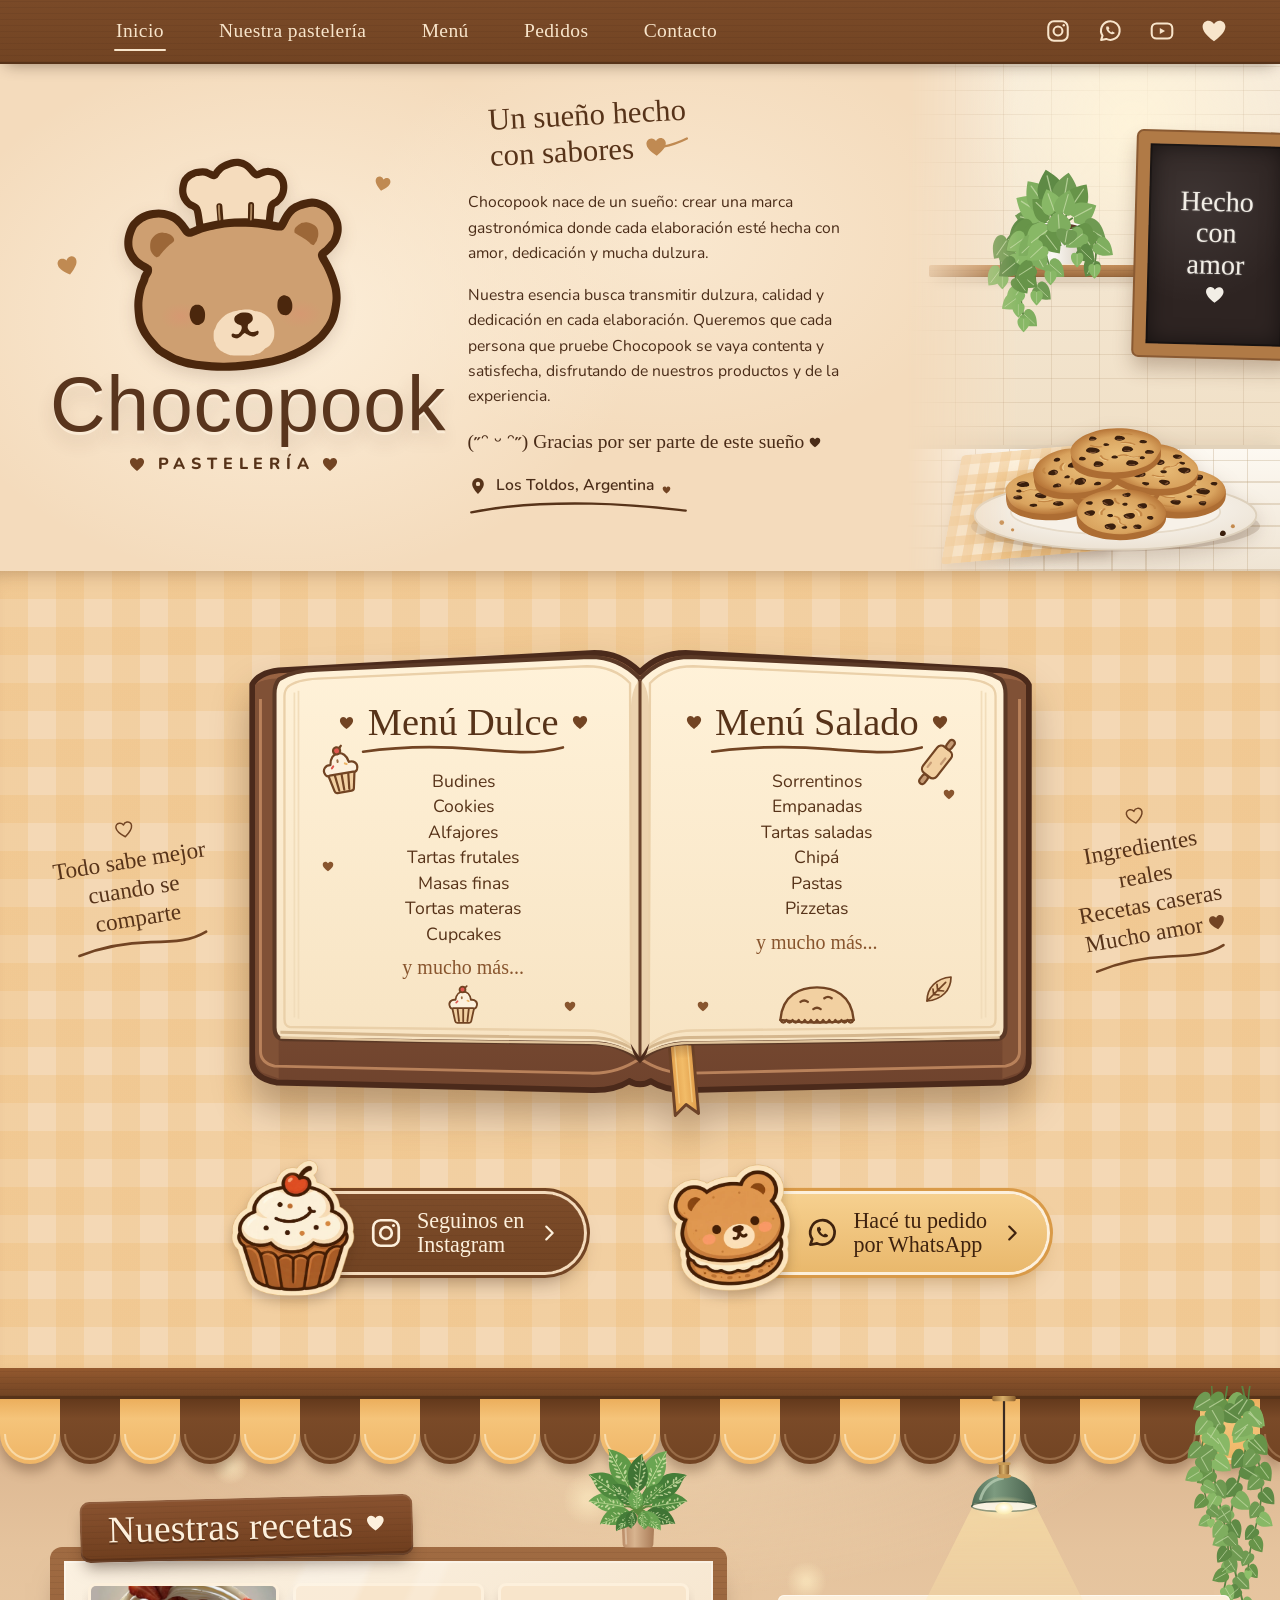
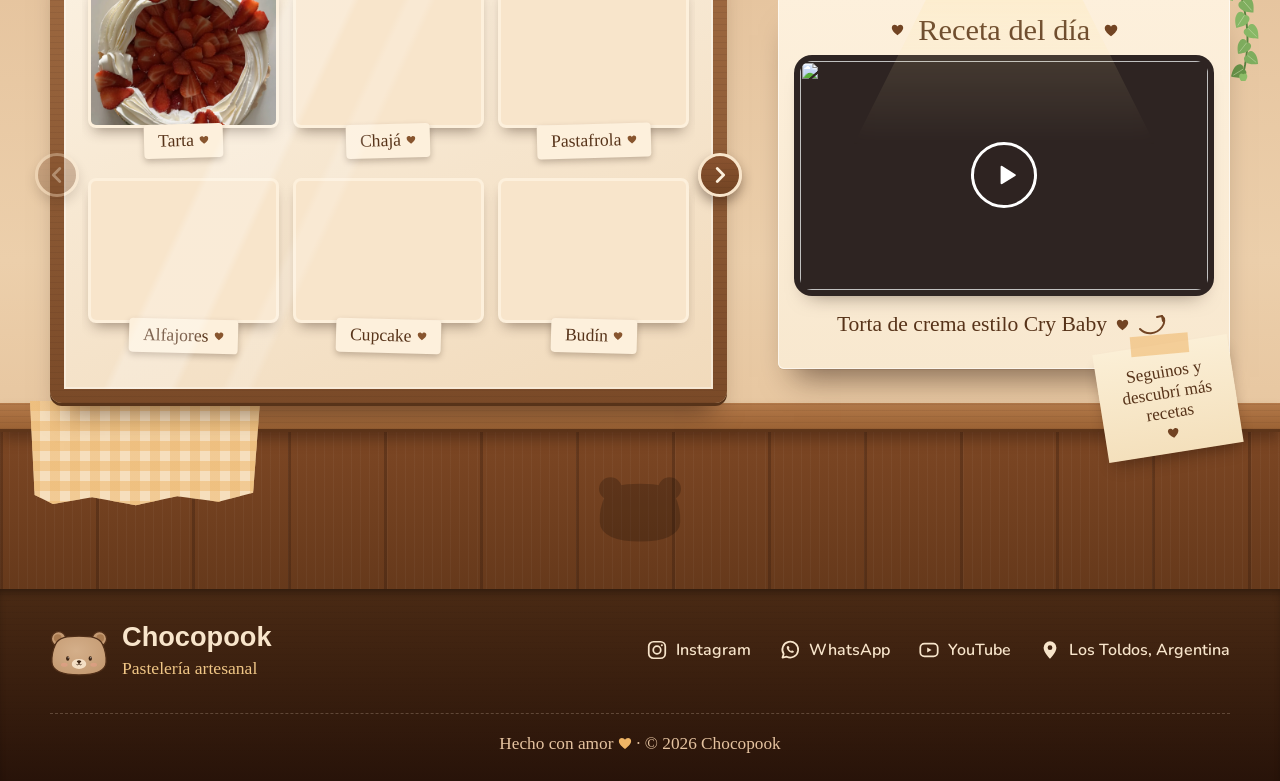
==== commit 4c20dbf4: "Portada: texto de bienvenida más corto y títulos con cortes parejos" ====
--- a/index.html
+++ b/index.html
@@ -88,15 +88,11 @@
 
         <div class="portada__texto" id="nosotros">
           <h2 class="titulo-mano">
-            Un sueño hecho<br> con sabores
-            <svg class="corazon-cola" viewBox="0 0 46 24" aria-hidden="true"><path d="M12 21C5 16 2 12 2 8.4 2 5.4 4.4 3 7.3 3c2 0 3.7 1.1 4.7 2.8C13 4.1 14.7 3 16.7 3 19.6 3 22 5.4 22 8.4 22 12 19 16 12 21z" fill="currentColor"/><path d="M19 12c9-1 16-3 25-7" fill="none" stroke="currentColor" stroke-width="2.4" stroke-linecap="round"/></svg>
+            Un sueño hecho con <span class="titulo-mano__final">sabores <svg class="corazon-cola" viewBox="0 0 46 24" aria-hidden="true"><path d="M12 21C5 16 2 12 2 8.4 2 5.4 4.4 3 7.3 3c2 0 3.7 1.1 4.7 2.8C13 4.1 14.7 3 16.7 3 19.6 3 22 5.4 22 8.4 22 12 19 16 12 21z" fill="currentColor"/><path d="M19 12c9-1 16-3 25-7" fill="none" stroke="currentColor" stroke-width="2.4" stroke-linecap="round"/></svg></span>
           </h2>
           <p>Chocopook nace de un sueño: crear una marca gastronómica donde cada elaboración esté hecha con amor, dedicación y mucha dulzura.</p>
-          <p>En Chocopook elaboramos una variedad de productos dulces y salados, desde budines, porciones y productos con chocolate, hasta pastas, pizzas y otras opciones para disfrutar en cualquier momento.</p>
           <p>Nuestra esencia busca transmitir dulzura, calidad y dedicación en cada elaboración. Queremos que cada persona que pruebe Chocopook se vaya contenta y satisfecha, disfrutando de nuestros productos y de la experiencia.</p>
-          <p>Nuestro mayor deseo es que cada cliente quede con ganas de volver, probar algo nuevo y seguir formando parte de este sueño</p>
-          <p class="portada__carita" aria-hidden="true">(˶ᵔ ᵕ ᵔ˶)</p>
-          <p class="portada__gracias">Gracias por ser parte de este sueño <span class="corazon" aria-hidden="true"></span></p>
+          <p class="portada__gracias">(˶ᵔ ᵕ ᵔ˶) Gracias por ser parte de este <span class="portada__gracias-final">sueño <span class="corazon" aria-hidden="true"></span></span></p>
           <p class="portada__ubicacion">
             <svg viewBox="0 0 24 24" fill="currentColor" aria-hidden="true"><path d="M12 2.5a7 7 0 0 0-7 7c0 5.2 7 12 7 12s7-6.8 7-12a7 7 0 0 0-7-7zm0 9.6a2.6 2.6 0 1 1 0-5.2 2.6 2.6 0 0 1 0 5.2z"/></svg>
             Los Toldos, Argentina
--- a/css/portada.css
+++ b/css/portada.css
@@ -13,7 +13,7 @@
 /* marca | texto | escena (la escena se estira hasta el borde derecho de la pantalla) */
 .portada__interior {
   display: grid;
-  grid-template-columns: 30fr 42fr 28fr;
+  grid-template-columns: 34fr 36fr 30fr;
   column-gap: clamp(28px, 4vw, 52px);
   min-height: 440px;
 }
@@ -99,8 +99,8 @@
   z-index: 2;
   align-self: center;
   justify-self: center;
-  max-width: 480px;
-  padding: 36px 0;
+  max-width: 410px;
+  padding: 40px 0;
   font-size: 0.98rem;
   line-height: 1.62;
   color: #4a2c18;
@@ -115,6 +115,12 @@
   color: var(--cacao-800);
   transform: rotate(-3deg);
   transform-origin: left center;
+  text-wrap: balance;
+}
+
+/* la última palabra y el corazón no se separan si el título se parte en dos renglones */
+.titulo-mano__final {
+  white-space: nowrap;
 }
 
 .corazon-cola {
@@ -127,21 +133,17 @@
 }
 
 .portada__texto p {
-  margin: 0 0 0.8rem;
-}
-
-.portada__carita {
-  margin-top: -0.2rem;
-  font-size: 1.45rem;
-  line-height: 1.2;
-  color: var(--cacao-700);
-  text-align: center;
-  white-space: nowrap;
+  margin: 0 0 1rem;
 }
 
 .portada__gracias {
   font-family: var(--f-mano);
   font-size: 1.22rem;
+  text-wrap: balance;
+}
+
+.portada__gracias-final {
+  white-space: nowrap;
 }
 
 .portada__gracias .corazon {
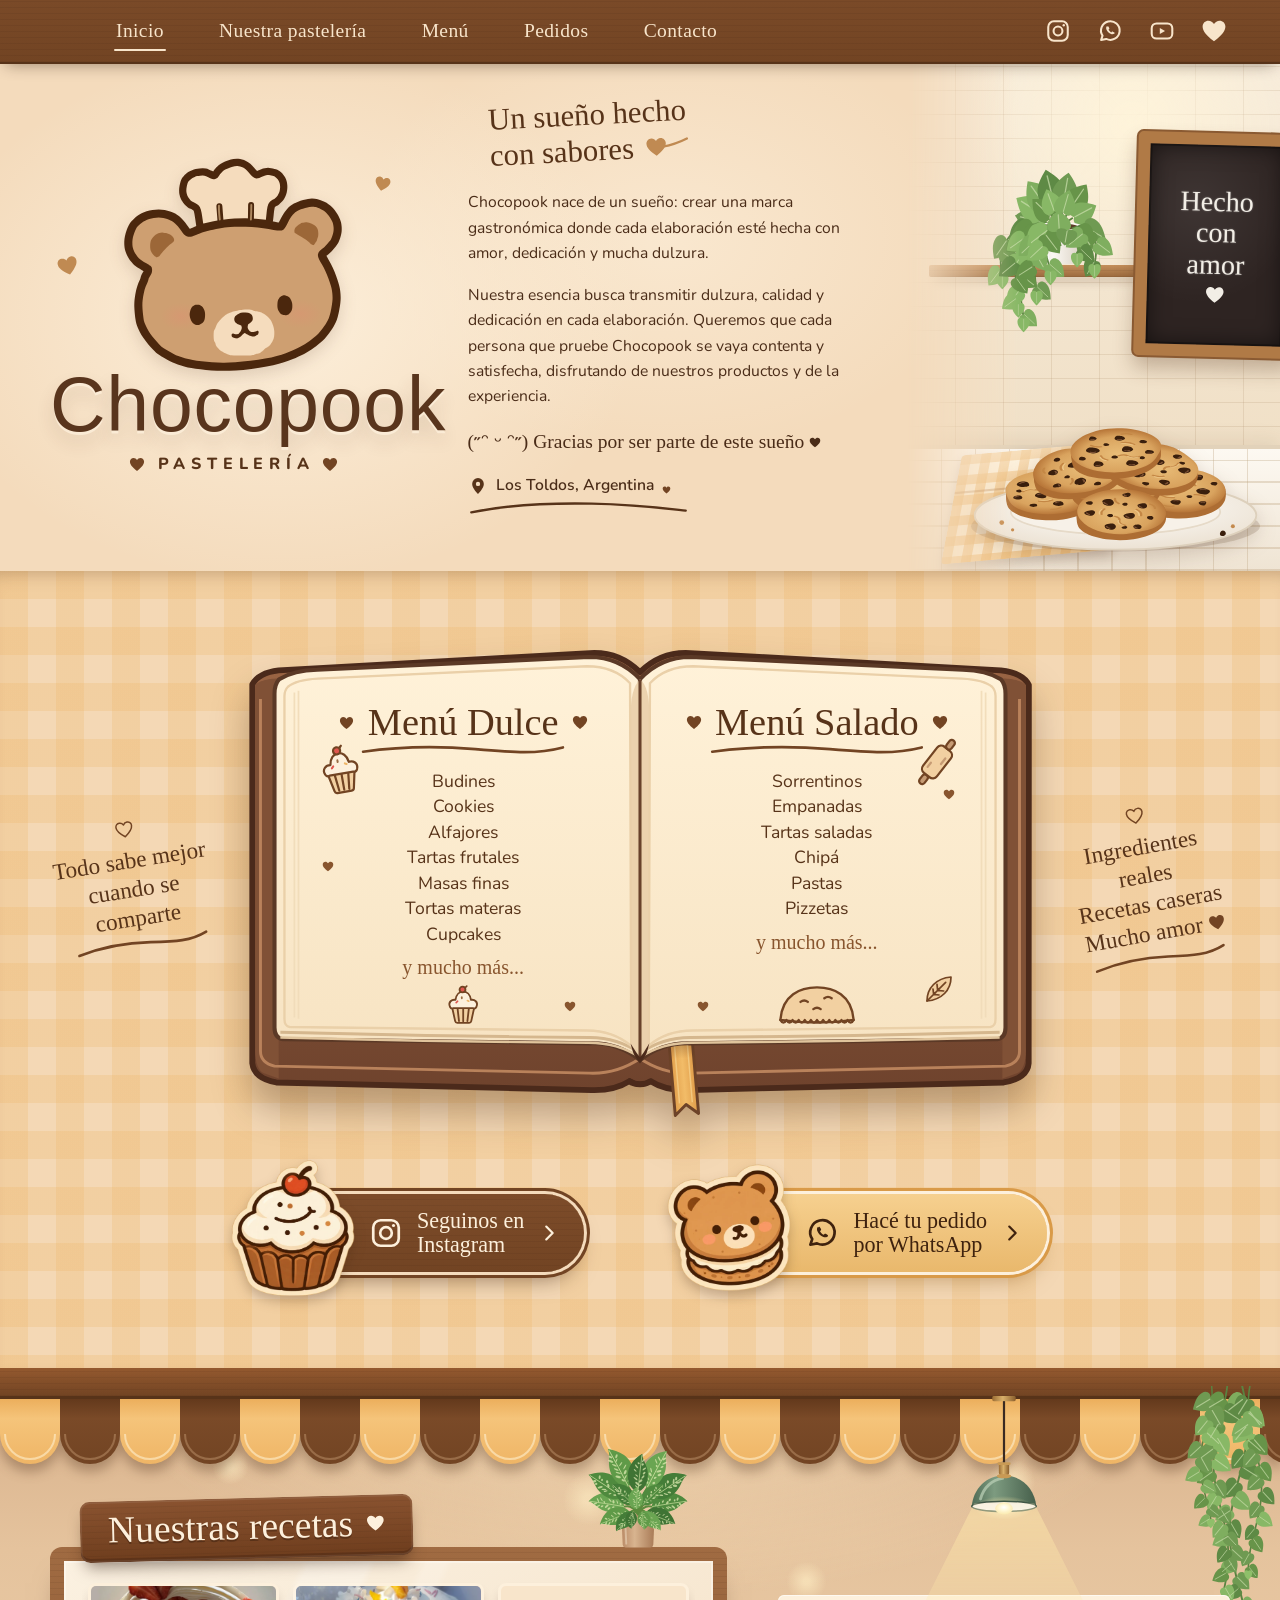
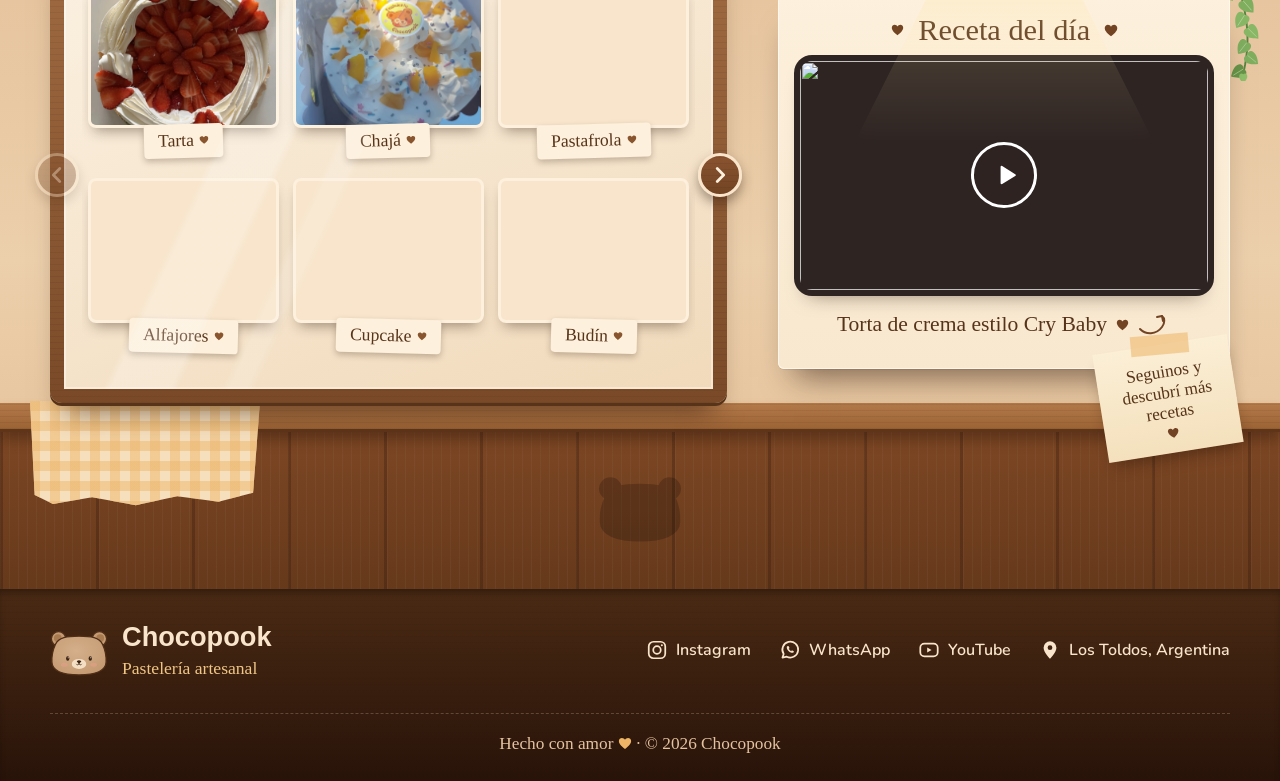
==== commit 5516cd2e: "galeria: fix de textos" ====
--- a/index.html
+++ b/index.html
@@ -224,31 +224,31 @@
               </li>
               <li>
                 <figure>
-                  <button class="foto" type="button"><img src="assets/img/galeria/alfajores.webp" alt="Alfajores rellenos apilados en una fuente" loading="lazy" decoding="async"></button>
+                  <button class="foto" type="button"><img src="assets/img/galeria/alfajores.webp" alt="Alfajores de maicena rellenos con dulce de leche" loading="lazy" decoding="async"></button>
                   <figcaption class="etiqueta">Alfajores<span class="corazon" aria-hidden="true"></span></figcaption>
                 </figure>
               </li>
               <li>
                 <figure>
-                  <button class="foto" type="button"><img src="assets/img/galeria/chaja.webp" alt="Torta chajá con crema y duraznos, con el cartelito de Chocopook" loading="lazy" decoding="async"></button>
+                  <button class="foto" type="button"><img src="assets/img/galeria/chaja.webp" alt="Torta chajá con crema y duraznos" loading="lazy" decoding="async"></button>
                   <figcaption class="etiqueta">Chajá<span class="corazon" aria-hidden="true"></span></figcaption>
                 </figure>
               </li>
               <li>
                 <figure>
-                  <button class="foto" type="button"><img src="assets/img/galeria/cupcake.webp" alt="Cupcakes en pirotines sobre un mantel cuadrillé" loading="lazy" decoding="async"></button>
+                  <button class="foto" type="button"><img src="assets/img/galeria/cupcake.webp" alt="Cupcakes recien salidos del horno" loading="lazy" decoding="async"></button>
                   <figcaption class="etiqueta">Cupcake<span class="corazon" aria-hidden="true"></span></figcaption>
                 </figure>
               </li>
               <li>
                 <figure>
-                  <button class="foto" type="button"><img src="assets/img/galeria/pastafrola.webp" alt="Pastafrola con enrejado y coco rallado" loading="lazy" decoding="async"></button>
+                  <button class="foto" type="button"><img src="assets/img/galeria/pastafrola.webp" alt="Pastafrola de membrillo y coco rallado" loading="lazy" decoding="async"></button>
                   <figcaption class="etiqueta">Pastafrola<span class="corazon" aria-hidden="true"></span></figcaption>
                 </figure>
               </li>
               <li>
                 <figure>
-                  <button class="foto" type="button"><img src="assets/img/galeria/budin.webp" alt="Budín con glaseado y confites de colores" loading="lazy" decoding="async"></button>
+                  <button class="foto" type="button"><img src="assets/img/galeria/budin.webp" alt="Budín con crema y confites de colores" loading="lazy" decoding="async"></button>
                   <figcaption class="etiqueta">Budín<span class="corazon" aria-hidden="true"></span></figcaption>
                 </figure>
               </li>
@@ -260,13 +260,13 @@
               </li>
               <li>
                 <figure>
-                  <button class="foto" type="button"><img src="assets/img/galeria/matera.webp" alt="Torta matera dorada con azúcar" loading="lazy" decoding="async"></button>
+                  <button class="foto" type="button"><img src="assets/img/galeria/matera.webp" alt="Torta matera con pastelera, lo mejor para el mate" loading="lazy" decoding="async"></button>
                   <figcaption class="etiqueta">Matera<span class="corazon" aria-hidden="true"></span></figcaption>
                 </figure>
               </li>
               <li>
                 <figure>
-                  <button class="foto" type="button"><img src="assets/img/galeria/box-matero.webp" alt="Box matero con porciones surtidas: pastafrola, bizcochuelos con coco y barritas con confites" loading="lazy" decoding="async"></button>
+                  <button class="foto" type="button"><img src="assets/img/galeria/box-matero.webp" alt="Box matero con porciones surtidas: pastafrola, bizcochuelos, alfajores y búdin" loading="lazy" decoding="async"></button>
                   <figcaption class="etiqueta">Box matero<span class="corazon" aria-hidden="true"></span></figcaption>
                 </figure>
               </li>
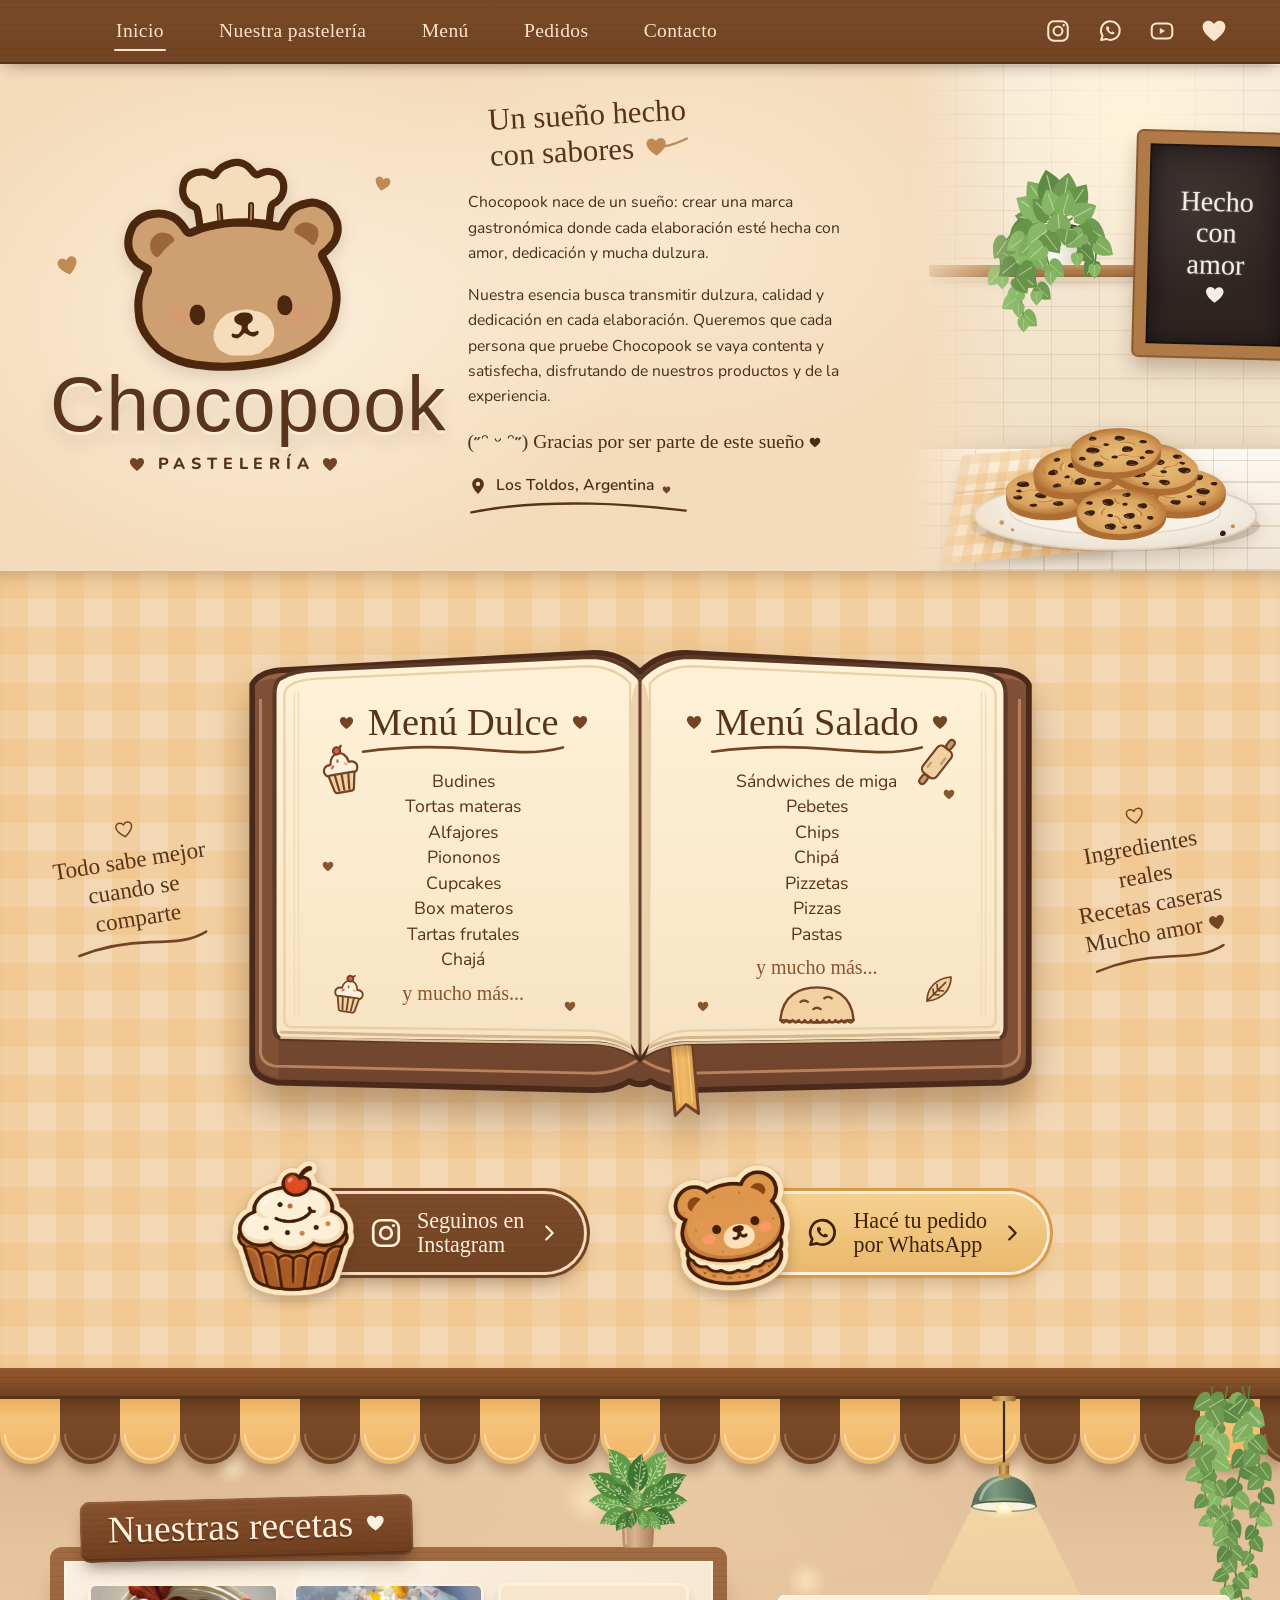
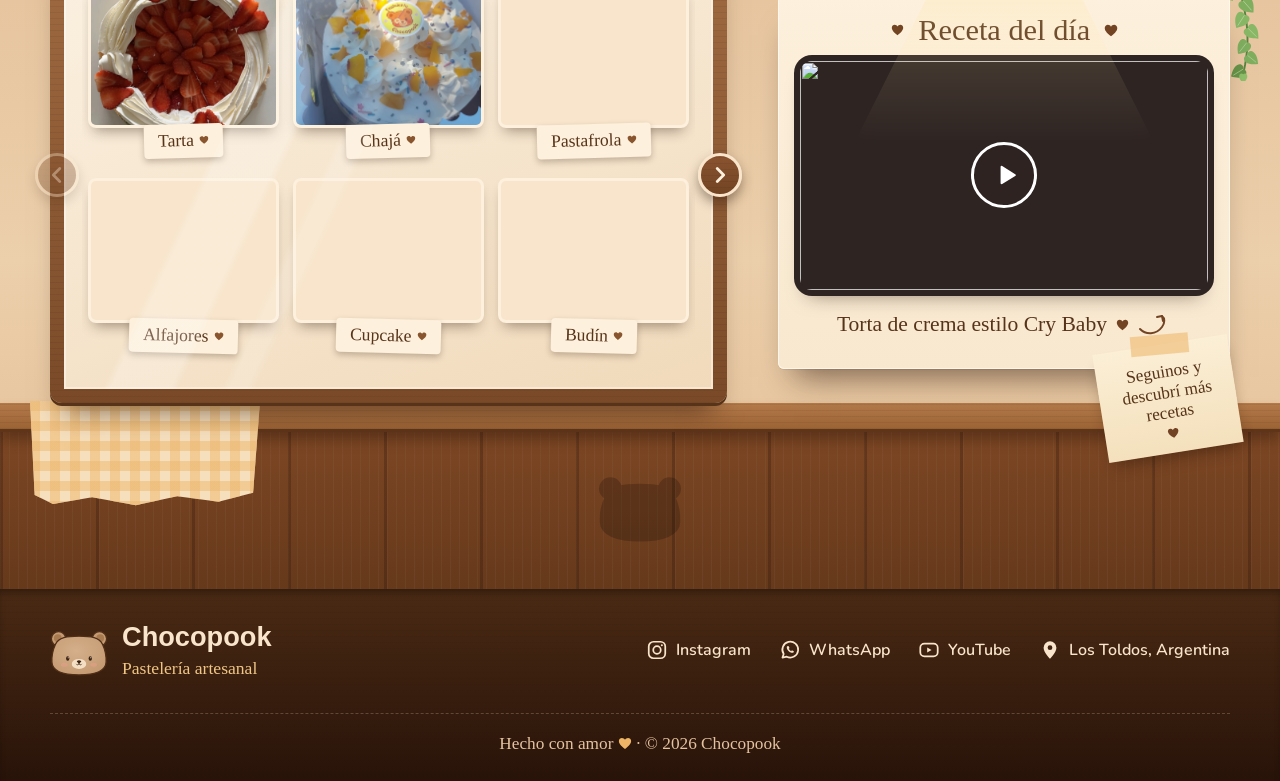
==== commit de4e0018: "Menú: nueva carta dulce y salada del libro" ====
--- a/index.html
+++ b/index.html
@@ -127,12 +127,13 @@
             </h3>
             <ul class="libro__lista">
               <li><a href="pedido.html?agregar=budines">Budines</a></li>
-              <li><a href="pedido.html?agregar=cookies">Cookies</a></li>
+              <li><a href="pedido.html?agregar=tortas-materas">Tortas materas</a></li>
               <li><a href="pedido.html?agregar=alfajores">Alfajores</a></li>
+              <li><a href="pedido.html?agregar=pionono">Piononos</a></li>
+              <li><a href="pedido.html?agregar=cupcakes">Cupcakes</a></li>
+              <li><a href="pedido.html?agregar=box-matero">Box materos</a></li>
               <li><a href="pedido.html?agregar=tartas-frutales">Tartas frutales</a></li>
-              <li><a href="pedido.html?agregar=masas-finas">Masas finas</a></li>
-              <li><a href="pedido.html?agregar=tortas-materas">Tortas materas</a></li>
-              <li><a href="pedido.html?agregar=cupcakes">Cupcakes</a></li>
+              <li><a href="pedido.html?agregar=chaja">Chajá</a></li>
             </ul>
             <p class="libro__mas">y mucho más...</p>
             <img class="garabato garabato--cupcake-arriba" src="assets/svg/garabato-cupcake.svg" alt="" width="60" height="64">
@@ -146,12 +147,13 @@
               <span class="corazon" aria-hidden="true"></span>Menú Salado<span class="corazon" aria-hidden="true"></span>
             </h3>
             <ul class="libro__lista">
-              <li><a href="pedido.html?agregar=sorrentinos">Sorrentinos</a></li>
-              <li><a href="pedido.html?agregar=empanadas">Empanadas</a></li>
-              <li><a href="pedido.html?agregar=tartas-saladas">Tartas saladas</a></li>
+              <li><a href="pedido.html?agregar=sandwiches-de-miga">Sándwiches de miga</a></li>
+              <li><a href="pedido.html?agregar=pebetes">Pebetes</a></li>
+              <li><a href="pedido.html?agregar=chips">Chips</a></li>
               <li><a href="pedido.html?agregar=chipa">Chipá</a></li>
+              <li><a href="pedido.html?agregar=pizzetas">Pizzetas</a></li>
+              <li><a href="pedido.html?agregar=pizzas-congeladas">Pizzas</a></li>
               <li><a href="pedido.html?agregar=pastas">Pastas</a></li>
-              <li><a href="pedido.html?agregar=pizzetas">Pizzetas</a></li>
             </ul>
             <p class="libro__mas">y mucho más...</p>
             <img class="garabato garabato--palote" src="assets/svg/garabato-palote.svg" alt="" width="64" height="64">
--- a/css/menu.css
+++ b/css/menu.css
@@ -152,10 +152,10 @@
 }
 
 .garabato--cupcake-abajo {
-  bottom: 0;
-  left: 50%;
+  bottom: 3%;
+  left: 7%;
   width: 5.2cqi;
-  transform: translateX(-50%);
+  transform: rotate(8deg);
 }
 
 .garabato--palote {
@@ -365,7 +365,9 @@
 
   .garabato--cupcake-abajo {
     bottom: 20px;
+    left: 50%;
     width: 40px;
+    transform: translateX(-50%);
   }
 
   .garabato--empanada {
